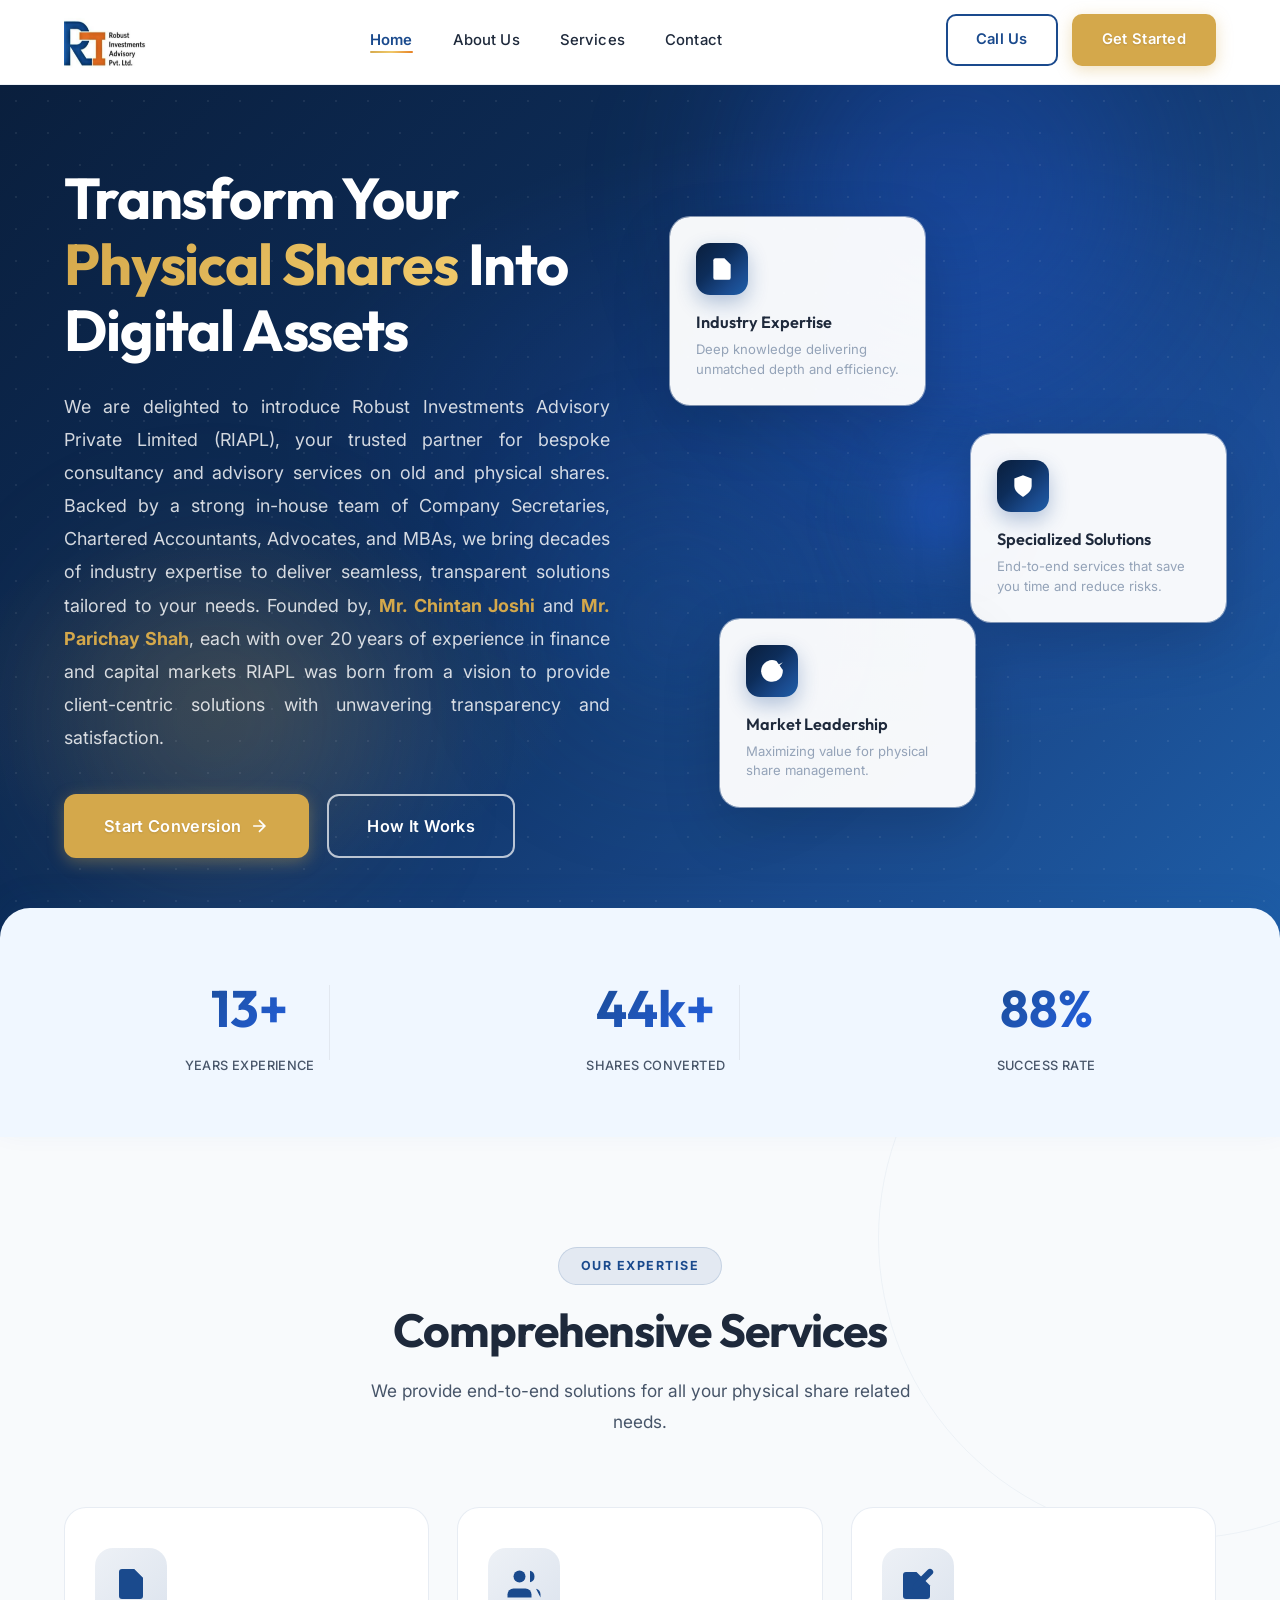
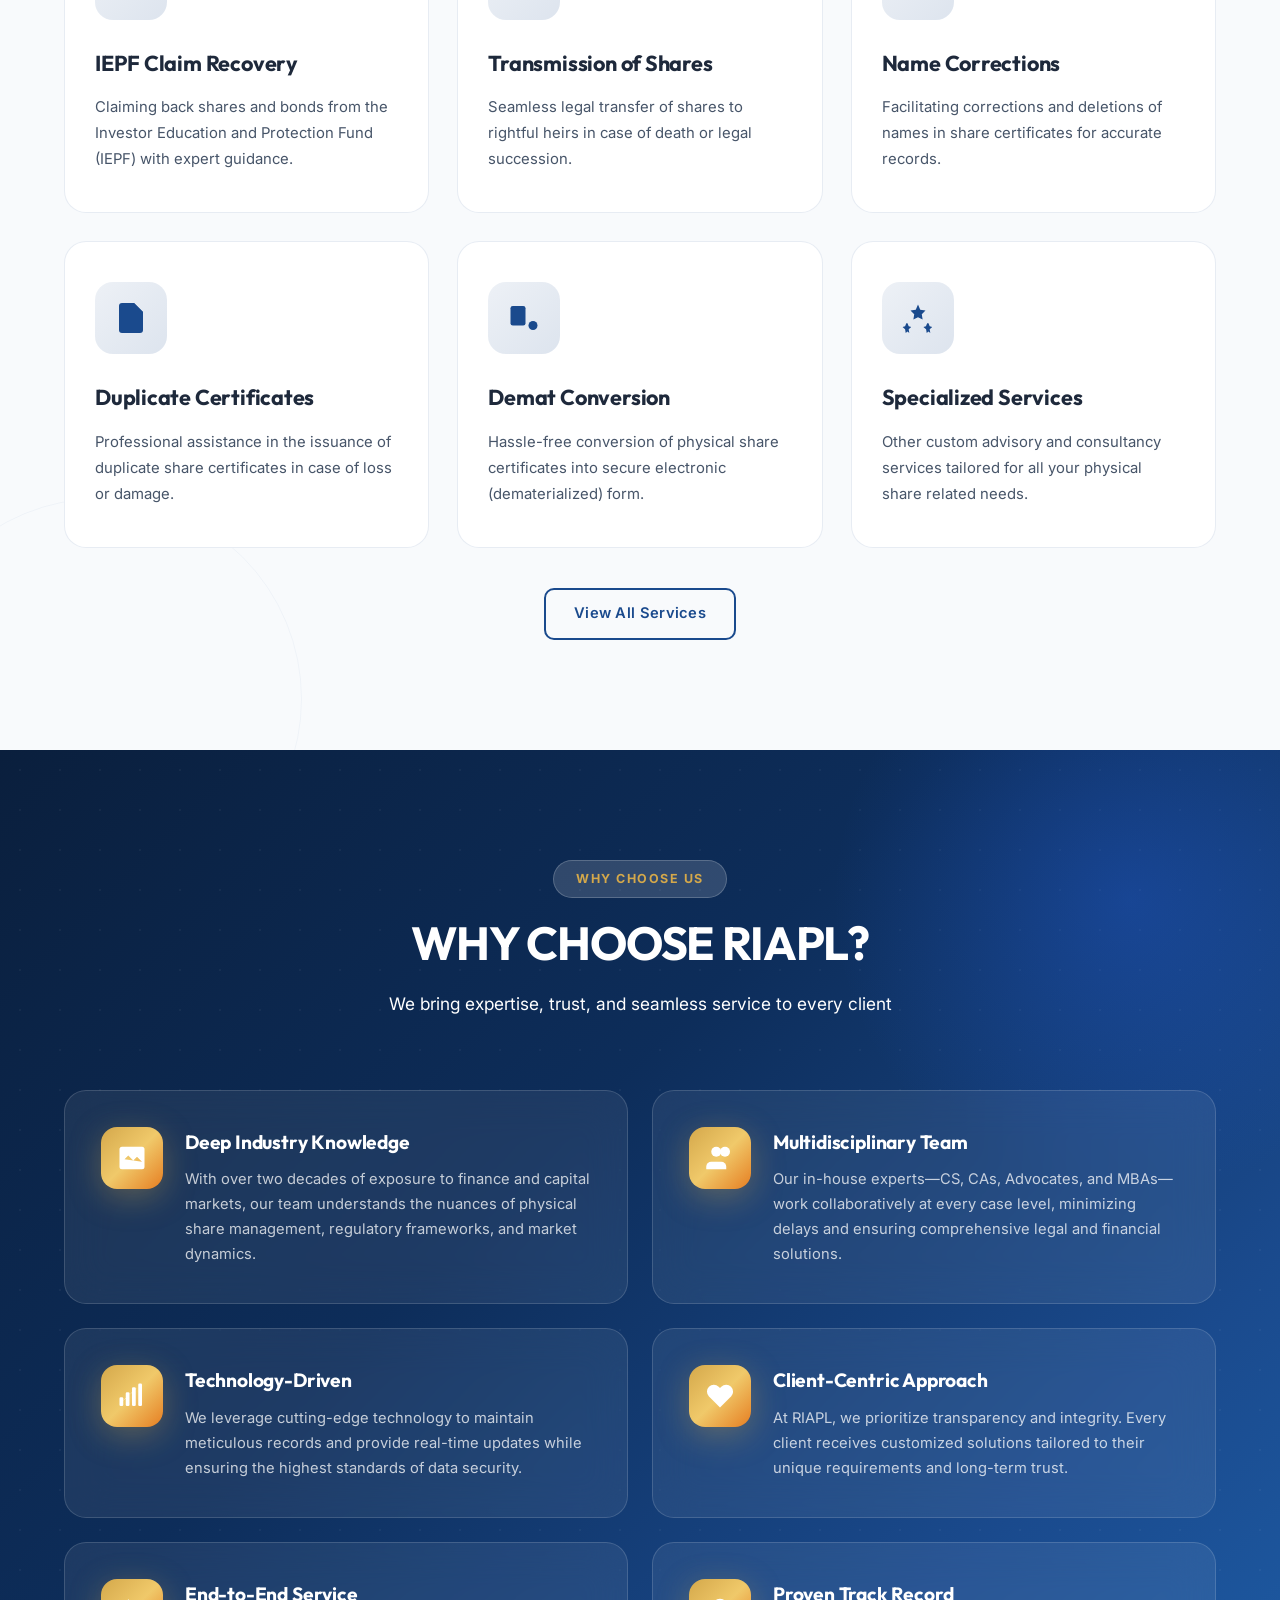
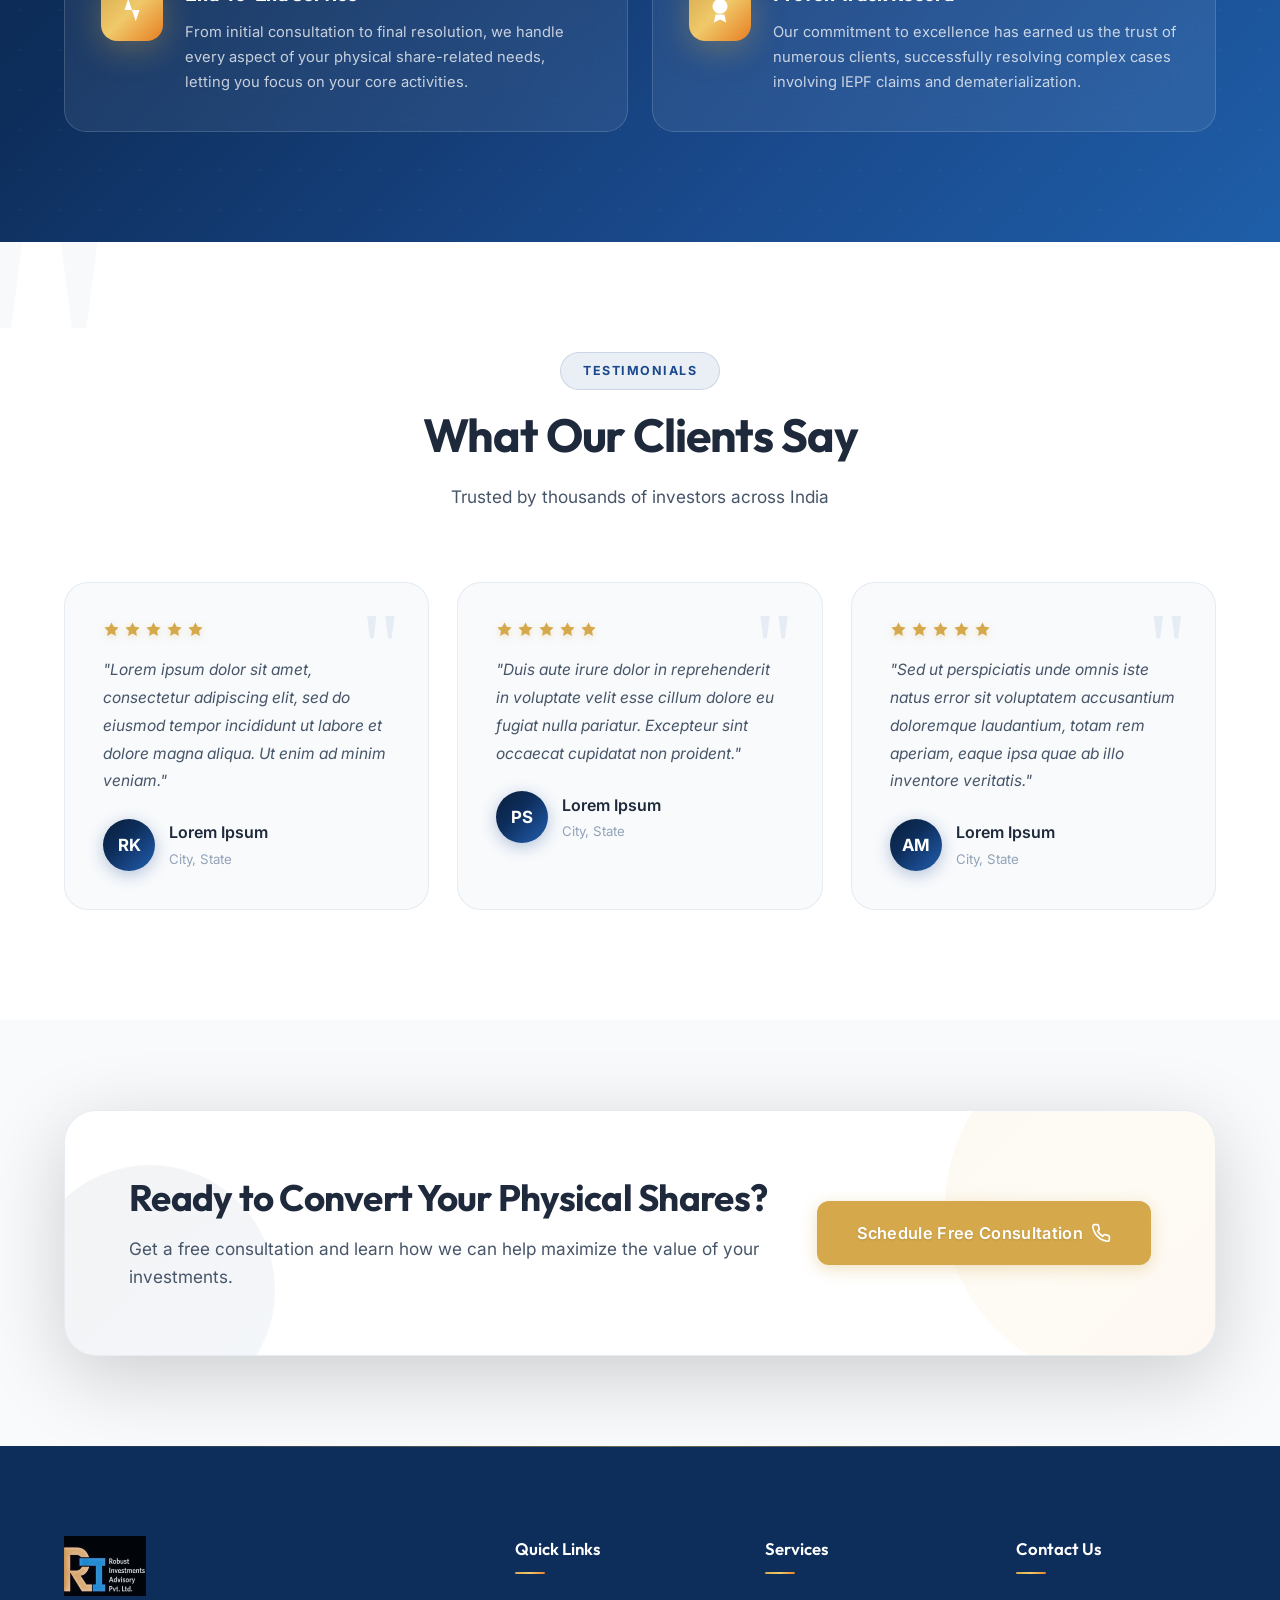
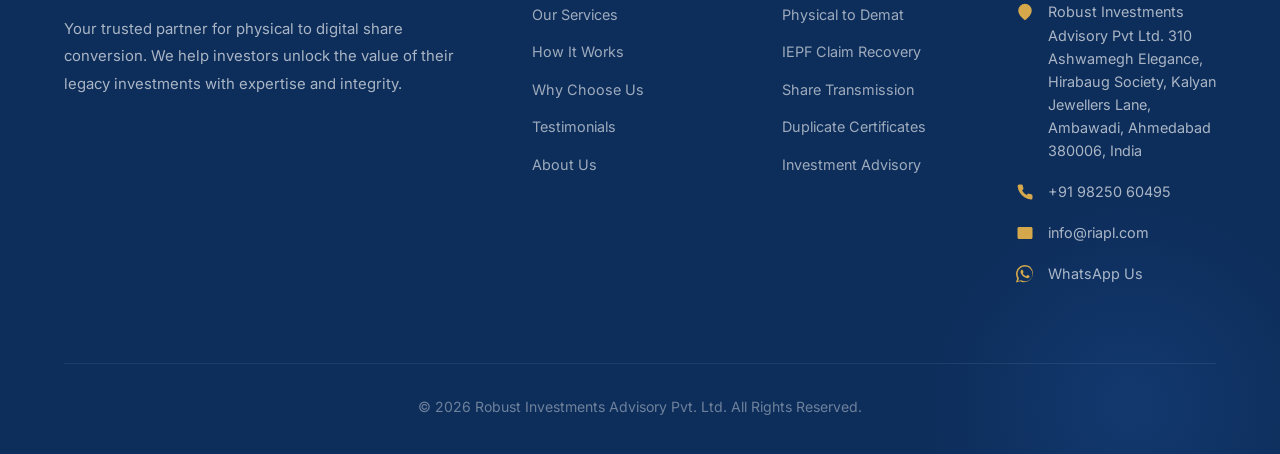
==== index.html @ 471ed692 "animated version" ====
<!DOCTYPE html>
<html lang="en">

<head>
    <meta charset="UTF-8">
    <meta name="viewport" content="width=device-width, initial-scale=1.0">
    <title>Robust Investments Advisory Pvt. Ltd. | Physical to Digital Share Conversion</title>
    <meta name="description"
        content="Transform your physical demat pages into digital shares with Robust Investments Advisory. Expert guidance for seamless share dematerialization and conversion services.">
    <link rel="icon" type="image/png" href="assets/logo.png">

    <!-- Fonts -->
    <link rel="preconnect" href="https://fonts.googleapis.com">
    <link rel="preconnect" href="https://fonts.gstatic.com" crossorigin>
    <link
        href="https://fonts.googleapis.com/css2?family=Inter:wght@400;500;600;700&family=Outfit:wght@500;600;700&display=swap"
        rel="stylesheet">

    <!-- Styles -->
    <link rel="stylesheet" href="https://unpkg.com/aos@next/dist/aos.css" />
    <link rel="stylesheet" href="css/styles.css">
</head>

<body>
    <!-- Header -->
    <header id="header">
        <div class="container">
            <nav>
                <a href="index.html" class="logo">
                    <img src="assets/logo.png" alt="Robust Investments Advisory">
                </a>

                <ul class="nav-links">
                    <li><a href="index.html" class="active">Home</a></li>
                    <li><a href="html/about.html">About Us</a></li>
                    <li><a href="html/services.html">Services</a></li>
                    <li><a href="html/contact.html">Contact</a></li>
                </ul>

                <div class="nav-cta">
                    <a href="tel:+919825060495" class="btn btn-outline">Call Us</a>
                    <a href="html/contact.html" class="btn btn-primary">Get Started</a>
                </div>

                <div class="menu-toggle">
                    <span></span>
                    <span></span>
                    <span></span>
                </div>
            </nav>
        </div>
    </header>

    <!-- Hero Section -->
    <section class="hero" id="home">
        <div class="container">
            <div class="hero-content">
                <div class="hero-text" data-aos="fade-right">
                    <h1>Transform Your <span>Physical Shares</span> Into Digital Assets</h1>
                    <p style="text-align: justify;">We are delighted to introduce Robust Investments Advisory Private
                        Limited (RIAPL), your
                        trusted partner for bespoke consultancy and advisory services on old and physical shares.
                        Backed by a strong in-house team of Company Secretaries, Chartered Accountants, Advocates,
                        and MBAs, we bring decades of industry expertise to deliver seamless, transparent solutions
                        tailored to your needs. Founded by, <b style="color: var(--accent-gold);">Mr. Chintan Joshi</b>
                        and <b style="color: var(--accent-gold);">Mr. Parichay Shah</b>, each with over 20
                        years of experience in finance and capital markets RIAPL was born from a vision to provide
                        client-centric solutions with unwavering transparency and satisfaction.</p>

                    <div class="hero-buttons">
                        <a href="html/contact.html" class="btn btn-primary btn-large">
                            Start Conversion
                            <svg width="20" height="20" viewBox="0 0 24 24" fill="none" stroke="currentColor"
                                stroke-width="2">
                                <path d="M5 12h14M12 5l7 7-7 7" />
                            </svg>
                        </a>
                        <a href="html/services.html" class="btn btn-outline btn-large">How It Works</a>
                    </div>
                </div>

                <div class="hero-visual">
                    <div class="hero-graphic">
                        <div class="floating-card">
                            <div class="card-icon">
                                <svg viewBox="0 0 24 24">
                                    <path d="M14 2H6a2 2 0 0 0-2 2v16a2 2 0 0 0 2 2h12a2 2 0 0 0 2-2V8z" />
                                    <path d="M14 2v6h6M16 13H8M16 17H8M10 9H8" />
                                </svg>
                            </div>
                            <h4>Industry Expertise</h4>
                            <p>Deep knowledge delivering unmatched depth and efficiency.</p>
                        </div>

                        <div class="floating-card">
                            <div class="card-icon">
                                <svg viewBox="0 0 24 24">
                                    <path d="M12 22s8-4 8-10V5l-8-3-8 3v7c0 6 8 10 8 10z" />
                                </svg>
                            </div>
                            <h4>Specialized Solutions</h4>
                            <p>End-to-end services that save you time and reduce risks.</p>
                        </div>

                        <div class="floating-card">
                            <div class="card-icon">
                                <svg viewBox="0 0 24 24">
                                    <path d="M22 11.08V12a10 10 0 1 1-5.93-9.14" />
                                    <path d="M22 4L12 14.01l-3-3" />
                                </svg>
                            </div>
                            <h4>Market Leadership</h4>
                            <p>Maximizing value for physical share management.</p>
                        </div>
                    </div>
                </div>
            </div>
        </div>
    </section>

    <!-- Stats Bar -->
    <section class="stats-bar" data-aos="fade-up">
        <div class="container">
            <div class="hero-stats">
                <div class="stat-item reveal">
                    <h3>15+</h3>
                    <p>Years Experience</p>
                </div>
                <div class="stat-item reveal">
                    <h3>50k+</h3>
                    <p>Shares Converted</p>
                </div>
                <div class="stat-item reveal">
                    <h3>99%</h3>
                    <p>Success Rate</p>
                </div>
            </div>
        </div>
    </section>

    <!-- Services Section (Brief) -->
    <section class="services" id="services">
        <div class="container">
            <div class="section-header" data-aos="fade-up">
                <span class="section-tag">Our Expertise</span>
                <h2>Comprehensive Services</h2>
                <p>We provide end-to-end solutions for all your physical share related needs.</p>
            </div>

            <div class="services-grid">
                <div class="service-card" data-aos="fade-up" data-aos-delay="100">
                    <div class="service-icon">
                        <svg viewBox="0 0 24 24">
                            <path d="M14 2H6a2 2 0 0 0-2 2v16a2 2 0 0 0 2 2h12a2 2 0 0 0 2-2V8z" />
                            <path d="M14 2v6h6M12 18v-6M9 15l3 3 3-3" />
                        </svg>
                    </div>
                    <h3>IEPF Claim Recovery</h3>
                    <p>Claiming back shares and bonds from the Investor Education and Protection Fund (IEPF) with expert
                        guidance.</p>
                </div>

                <div class="service-card" data-aos="fade-up" data-aos-delay="300">
                    <div class="service-icon">
                        <svg viewBox="0 0 24 24">
                            <path d="M17 21v-2a4 4 0 0 0-4-4H5a4 4 0 0 0-4 4v2" />
                            <circle cx="9" cy="7" r="4" />
                            <path d="M23 21v-2a4 4 0 0 0-3-3.87M16 3.13a4 4 0 0 1 0 7.75" />
                        </svg>
                    </div>
                    <h3>Transmission of Shares</h3>
                    <p>Seamless legal transfer of shares to rightful heirs in case of death or legal succession.</p>
                </div>

                <div class="service-card" data-aos="fade-up" data-aos-delay="400">
                    <div class="service-icon">
                        <svg viewBox="0 0 24 24">
                            <path d="M11 4H4a2 2 0 0 0-2 2v14a2 2 0 0 0 2 2h14a2 2 0 0 0 2-2v-7" />
                            <path d="M18.5 2.5a2.121 2.121 0 0 1 3 3L12 15l-4 1 1-4 9.5-9.5z" />
                        </svg>
                    </div>
                    <h3>Name Corrections</h3>
                    <p>Facilitating corrections and deletions of names in share certificates for accurate records.</p>
                </div>

                <div class="service-card" data-aos="fade-up" data-aos-delay="500">
                    <div class="service-icon">
                        <svg viewBox="0 0 24 24">
                            <path d="M14 2H6a2 2 0 0 0-2 2v16a2 2 0 0 0 2 2h12a2 2 0 0 0 2-2V8z" />
                            <polyline points="14 2 14 8 20 8" />
                            <line x1="16" y1="13" x2="8" y2="13" />
                            <line x1="16" y1="17" x2="8" y2="17" />
                        </svg>
                    </div>
                    <h3>Duplicate Certificates</h3>
                    <p>Professional assistance in the issuance of duplicate share certificates in case of loss or
                        damage.</p>
                </div>

                <div class="service-card" data-aos="fade-up" data-aos-delay="600">
                    <div class="service-icon">
                        <svg viewBox="0 0 24 24">
                            <rect x="3" y="4" width="10" height="13" rx="1.5" />
                            <path d="M7 8h4M7 11h3" />
                            <path d="M14 9l4 0M14 12h6M14 15h5" />
                            <path d="M17 4v4M17 4l2.5 2.5M17 4l-2.5 2.5" stroke-width="1.3" />
                            <circle cx="18" cy="17" r="3" />
                            <path d="M18 15.5v1.5l1 1" stroke-width="1.3" />
                        </svg>
                    </div>
                    <h3>Demat Conversion</h3>
                    <p>Hassle-free conversion of physical share certificates into secure electronic (dematerialized)
                        form.</p>
                </div>

                <div class="service-card" data-aos="fade-up" data-aos-delay="700">
                    <div class="service-icon">
                        <svg viewBox="0 0 24 24">
                            <path d="M12 3l1.5 3.5L17 7l-2.5 2.5.6 3.5L12 11.5 8.9 13l.6-3.5L7 7l3.5-.5z" />
                            <path d="M5 15.5l.8 2L7.5 18l-1.7 1.5.4 2.5L5 21l-1.2 1-.4-2.5L1.7 18l1.7-.5.8-2z"
                                stroke-width="1.2" />
                            <path d="M19 15.5l.8 2 1.7.5-1.7 1.5.4 2.5L19 21l-1.2 1-.4-2.5L15.6 18l1.7-.5.8-2z"
                                stroke-width="1.2" />
                        </svg>
                    </div>
                    <h3>Specialized Services</h3>
                    <p>Other custom advisory and consultancy services tailored for all your physical share related
                        needs.</p>
                </div>
            </div>

            <div style="text-align: center; margin-top: 40px;" data-aos="fade-up">
                <a href="html/services.html" class="btn btn-outline">View All Services</a>
            </div>
        </div>
    </section>

    <!-- Why Choose Us -->
    <section class="why-us" id="why-us">
        <div class="container">
            <div class="section-header" data-aos="fade-up">
                <span class="section-tag">Why Choose Us</span>
                <h2>WHY CHOOSE RIAPL?</h2>
                <p>We bring expertise, trust, and seamless service to every client</p>
            </div>

            <div class="features-grid">
                <div class="feature-card" data-aos="fade-right" data-aos-delay="100">
                    <div class="feature-icon">
                        <svg viewBox="0 0 24 24">
                            <path
                                d="M22 19V5a2 2 0 0 0-2-2H4a2 2 0 0 0-2 2v14a2 2 0 0 0 2 2h16a2 2 0 0 0 2-2zM6 13l3-3 4 4 3-3 4 4" />
                        </svg>
                    </div>
                    <div class="feature-content">
                        <h3>Deep Industry Knowledge</h3>
                        <p>With over two decades of exposure to finance and capital markets, our team understands the
                            nuances of physical share management, regulatory frameworks, and market dynamics.</p>
                    </div>
                </div>

                <div class="feature-card" data-aos="fade-right" data-aos-delay="200">
                    <div class="feature-icon">
                        <svg viewBox="0 0 24 24">
                            <path d="M17 21v-2a4 4 0 0 0-4-4H5a4 4 0 0 0-4 4v2" />
                            <circle cx="9" cy="7" r="4" />
                            <circle cx="16" cy="7" r="4" />
                        </svg>
                    </div>
                    <div class="feature-content">
                        <h3>Multidisciplinary Team</h3>
                        <p>Our in-house experts—CS, CAs, Advocates, and MBAs—work collaboratively at every case level,
                            minimizing delays and ensuring comprehensive legal and financial solutions.</p>
                    </div>
                </div>

                <div class="feature-card" data-aos="fade-right" data-aos-delay="300">
                    <div class="feature-icon">
                        <svg viewBox="0 0 24 24">
                            <rect x="2" y="13" width="3" height="7" rx="1" />
                            <rect x="7" y="9" width="3" height="11" rx="1" />
                            <rect x="12" y="5" width="3" height="15" rx="1" />
                            <rect x="17" y="2" width="3" height="18" rx="1" />
                            <polyline points="2,18 7,14 12,9 17,5" stroke-width="1.5" />
                            <polyline points="14,4 17,5 18,8" stroke-width="1.3" fill="none" />
                        </svg>
                    </div>
                    <div class="feature-content">
                        <h3>Technology-Driven</h3>
                        <p>We leverage cutting-edge technology to maintain meticulous records and provide real-time
                            updates while ensuring the highest standards of data security.</p>
                    </div>
                </div>

                <div class="feature-card" data-aos="fade-right" data-aos-delay="400">
                    <div class="feature-icon">
                        <svg viewBox="0 0 24 24">
                            <path
                                d="M20.84 4.61a5.5 5.5 0 0 0-7.78 0L12 5.67l-1.06-1.06a5.5 5.5 0 0 0-7.78 7.78l1.06 1.06L12 21.23l7.78-7.78 1.06-1.06a5.5 5.5 0 0 0 0-7.78z" />
                        </svg>
                    </div>
                    <div class="feature-content">
                        <h3>Client-Centric Approach</h3>
                        <p>At RIAPL, we prioritize transparency and integrity. Every client receives customized
                            solutions tailored to their unique requirements and long-term trust.</p>
                    </div>
                </div>

                <div class="feature-card" data-aos="fade-right" data-aos-delay="500">
                    <div class="feature-icon">
                        <svg viewBox="0 0 24 24">
                            <polyline points="22 12 18 12 15 21 9 3 6 12 2 12" />
                        </svg>
                    </div>
                    <div class="feature-content">
                        <h3>End-to-End Service</h3>
                        <p>From initial consultation to final resolution, we handle every aspect of your physical
                            share-related needs, letting you focus on your core activities.</p>
                    </div>
                </div>

                <div class="feature-card" data-aos="fade-right" data-aos-delay="600">
                    <div class="feature-icon">
                        <svg viewBox="0 0 24 24">
                            <circle cx="12" cy="9" r="6" />
                            <path d="M9 9l2 2 4-4" />
                            <path d="M8.5 15.5L7 22l5-2.5L17 22l-1.5-6.5" />
                        </svg>
                    </div>
                    <div class="feature-content">
                        <h3>Proven Track Record</h3>
                        <p>Our commitment to excellence has earned us the trust of numerous clients, successfully
                            resolving complex cases involving IEPF claims and dematerialization.</p>
                    </div>
                </div>
            </div>
        </div>
    </section>

    <!-- Testimonials -->
    <section class="testimonials" id="testimonials">
        <div class="container">
            <div class="section-header" data-aos="fade-up">
                <span class="section-tag">Testimonials</span>
                <h2>What Our Clients Say</h2>
                <p>Trusted by thousands of investors across India</p>
            </div>

            <div class="testimonials-grid">
                <div class="testimonial-card" data-aos="fade-up" data-aos-delay="100">
                    <div class="stars">
                        <svg viewBox="0 0 24 24">
                            <polygon
                                points="12 2 15.09 8.26 22 9.27 17 14.14 18.18 21.02 12 17.77 5.82 21.02 7 14.14 2 9.27 8.91 8.26 12 2" />
                        </svg>
                        <svg viewBox="0 0 24 24">
                            <polygon
                                points="12 2 15.09 8.26 22 9.27 17 14.14 18.18 21.02 12 17.77 5.82 21.02 7 14.14 2 9.27 8.91 8.26 12 2" />
                        </svg>
                        <svg viewBox="0 0 24 24">
                            <polygon
                                points="12 2 15.09 8.26 22 9.27 17 14.14 18.18 21.02 12 17.77 5.82 21.02 7 14.14 2 9.27 8.91 8.26 12 2" />
                        </svg>
                        <svg viewBox="0 0 24 24">
                            <polygon
                                points="12 2 15.09 8.26 22 9.27 17 14.14 18.18 21.02 12 17.77 5.82 21.02 7 14.14 2 9.27 8.91 8.26 12 2" />
                        </svg>
                        <svg viewBox="0 0 24 24">
                            <polygon
                                points="12 2 15.09 8.26 22 9.27 17 14.14 18.18 21.02 12 17.77 5.82 21.02 7 14.14 2 9.27 8.91 8.26 12 2" />
                        </svg>
                    </div>
                    <blockquote>"Lorem ipsum dolor sit amet, consectetur adipiscing elit, sed do eiusmod tempor
                        incididunt ut labore et dolore magna aliqua. Ut enim ad minim veniam."</blockquote>
                    <div class="testimonial-author">
                        <div class="author-avatar">RK</div>
                        <div class="author-info">
                            <h4>Lorem Ipsum</h4>
                            <p>City, State</p>
                        </div>
                    </div>
                </div>

                <div class="testimonial-card" data-aos="fade-up" data-aos-delay="200">
                    <div class="stars">
                        <svg viewBox="0 0 24 24">
                            <polygon
                                points="12 2 15.09 8.26 22 9.27 17 14.14 18.18 21.02 12 17.77 5.82 21.02 7 14.14 2 9.27 8.91 8.26 12 2" />
                        </svg>
                        <svg viewBox="0 0 24 24">
                            <polygon
                                points="12 2 15.09 8.26 22 9.27 17 14.14 18.18 21.02 12 17.77 5.82 21.02 7 14.14 2 9.27 8.91 8.26 12 2" />
                        </svg>
                        <svg viewBox="0 0 24 24">
                            <polygon
                                points="12 2 15.09 8.26 22 9.27 17 14.14 18.18 21.02 12 17.77 5.82 21.02 7 14.14 2 9.27 8.91 8.26 12 2" />
                        </svg>
                        <svg viewBox="0 0 24 24">
                            <polygon
                                points="12 2 15.09 8.26 22 9.27 17 14.14 18.18 21.02 12 17.77 5.82 21.02 7 14.14 2 9.27 8.91 8.26 12 2" />
                        </svg>
                        <svg viewBox="0 0 24 24">
                            <polygon
                                points="12 2 15.09 8.26 22 9.27 17 14.14 18.18 21.02 12 17.77 5.82 21.02 7 14.14 2 9.27 8.91 8.26 12 2" />
                        </svg>
                    </div>
                    <blockquote>"Duis aute irure dolor in reprehenderit in voluptate velit esse cillum dolore eu fugiat
                        nulla pariatur. Excepteur sint occaecat cupidatat non proident."</blockquote>
                    <div class="testimonial-author">
                        <div class="author-avatar">PS</div>
                        <div class="author-info">
                            <h4>Lorem Ipsum</h4>
                            <p>City, State</p>
                        </div>
                    </div>
                </div>

                <div class="testimonial-card" data-aos="fade-up" data-aos-delay="300">
                    <div class="stars">
                        <svg viewBox="0 0 24 24">
                            <polygon
                                points="12 2 15.09 8.26 22 9.27 17 14.14 18.18 21.02 12 17.77 5.82 21.02 7 14.14 2 9.27 8.91 8.26 12 2" />
                        </svg>
                        <svg viewBox="0 0 24 24">
                            <polygon
                                points="12 2 15.09 8.26 22 9.27 17 14.14 18.18 21.02 12 17.77 5.82 21.02 7 14.14 2 9.27 8.91 8.26 12 2" />
                        </svg>
                        <svg viewBox="0 0 24 24">
                            <polygon
                                points="12 2 15.09 8.26 22 9.27 17 14.14 18.18 21.02 12 17.77 5.82 21.02 7 14.14 2 9.27 8.91 8.26 12 2" />
                        </svg>
                        <svg viewBox="0 0 24 24">
                            <polygon
                                points="12 2 15.09 8.26 22 9.27 17 14.14 18.18 21.02 12 17.77 5.82 21.02 7 14.14 2 9.27 8.91 8.26 12 2" />
                        </svg>
                        <svg viewBox="0 0 24 24">
                            <polygon
                                points="12 2 15.09 8.26 22 9.27 17 14.14 18.18 21.02 12 17.77 5.82 21.02 7 14.14 2 9.27 8.91 8.26 12 2" />
                        </svg>
                    </div>
                    <blockquote>"Sed ut perspiciatis unde omnis iste natus error sit voluptatem accusantium doloremque
                        laudantium, totam rem aperiam, eaque ipsa quae ab illo inventore veritatis."</blockquote>
                    <div class="testimonial-author">
                        <div class="author-avatar">AM</div>
                        <div class="author-info">
                            <h4>Lorem Ipsum</h4>
                            <p>City, State</p>
                        </div>
                    </div>
                </div>
            </div>
        </div>
    </section>

    <!-- CTA Section -->
    <section class="cta">
        <div class="container" data-aos="zoom-in">
            <div class="cta-box">
                <div class="cta-content">
                    <h2>Ready to Convert Your Physical Shares?</h2>
                    <p>Get a free consultation and learn how we can help maximize the value of your investments.</p>
                </div>
                <div class="cta-actions">
                    <a href="tel:+919825060495" class="btn btn-primary btn-large">
                        Schedule Free Consultation
                        <svg width="20" height="20" viewBox="0 0 24 24" fill="none" stroke="currentColor"
                            stroke-width="2">
                            <path
                                d="M22 16.92v3a2 2 0 0 1-2.18 2 19.79 19.79 0 0 1-8.63-3.07 19.5 19.5 0 0 1-6-6 19.79 19.79 0 0 1-3.07-8.67A2 2 0 0 1 4.11 2h3a2 2 0 0 1 2 1.72 12.84 12.84 0 0 0 .7 2.81 2 2 0 0 1-.45 2.11L8.09 9.91a16 16 0 0 0 6 6l1.27-1.27a2 2 0 0 1 2.11-.45 12.84 12.84 0 0 0 2.81.7A2 2 0 0 1 22 16.92z" />
                        </svg>
                    </a>
                </div>
            </div>
        </div>
    </section>

    <!-- Footer -->
    <footer>
        <div class="container">
            <div class="footer-content">
                <div class="footer-brand">
                    <img src="assets/logo.png" alt="Robust Investments Advisory">
                    <p>Your trusted partner for physical to digital share conversion. We help investors unlock the value
                        of their legacy investments with expertise and integrity.</p>
                </div>

                <div class="footer-column">
                    <h4>Quick Links</h4>
                    <ul>
                        <li><a href="html/services.html">Our Services</a></li>
                        <li><a href="html/services.html#process">How It Works</a></li>
                        <li><a href="html/about.html">Why Choose Us</a></li>
                        <li><a href="#testimonials">Testimonials</a></li>
                        <li><a href="html/about.html">About Us</a></li>
                    </ul>
                </div>

                <div class="footer-column">
                    <h4>Services</h4>
                    <ul>
                        <li><a href="html/services.html">Physical to Demat</a></li>
                        <li><a href="html/services.html">IEPF Claim Recovery</a></li>
                        <li><a href="html/services.html">Share Transmission</a></li>
                        <li><a href="html/services.html">Duplicate Certificates</a></li>
                        <li><a href="html/services.html">Investment Advisory</a></li>
                    </ul>
                </div>

                <div class="footer-column">
                    <h4>Contact Us</h4>
                    <div class="contact-item">
                        <svg viewBox="0 0 24 24">
                            <path d="M21 10c0 7-9 13-9 13s-9-6-9-13a9 9 0 0 1 18 0z" />
                            <circle cx="12" cy="10" r="3" />
                        </svg>
                        <span><a href="https://maps.app.goo.gl/g95TgRDLA7wdfubs6" target="_blank"
                                style="color: inherit; text-decoration: none; transition: color 0.3s;">Robust Investments Advisory Pvt Ltd. 310 Ashwamegh Elegance, Hirabaug Society, Kalyan Jewellers Lane, Ambawadi, Ahmedabad 380006, India</a></span>
                    </div>
                    <div class="contact-item">
                        <svg viewBox="0 0 24 24">
                            <path
                                d="M22 16.92v3a2 2 0 0 1-2.18 2 19.79 19.79 0 0 1-8.63-3.07 19.5 19.5 0 0 1-6-6 19.79 19.79 0 0 1-3.07-8.67A2 2 0 0 1 4.11 2h3a2 2 0 0 1 2 1.72 12.84 12.84 0 0 0 .7 2.81 2 2 0 0 1-.45 2.11L8.09 9.91a16 16 0 0 0 6 6l1.27-1.27a2 2 0 0 1 2.11-.45 12.84 12.84 0 0 0 2.81.7A2 2 0 0 1 22 16.92z" />
                        </svg>
                        <span><a href="tel:+919825060495" style="color: inherit; text-decoration: none;">+91 98250 60495</a></span>
                    </div>
                    <div class="contact-item">
                        <svg viewBox="0 0 24 24">
                            <path d="M4 4h16c1.1 0 2 .9 2 2v12c0 1.1-.9 2-2 2H4c-1.1 0-2-.9-2-2V6c0-1.1.9-2 2-2z" />
                            <polyline points="22,6 12,13 2,6" />
                        </svg>
                        <span><a href="mailto:info@riapl.com" style="color: inherit; text-decoration: none;">info@riapl.com</a></span>
                    </div>
                    <div class="contact-item">
                        <svg viewBox="0 0 24 24">
                            <path
                                d="M17.472 14.382c-.297-.149-1.758-.867-2.03-.967-.273-.099-.471-.148-.67.15-.197.297-.767.966-.94 1.164-.173.199-.347.223-.644.075-.297-.15-1.255-.463-2.39-1.475-.883-.788-1.48-1.761-1.653-2.059-.173-.297-.018-.458.13-.606.134-.133.298-.347.446-.52.149-.174.198-.298.298-.497.099-.198.05-.371-.025-.52-.075-.149-.669-1.612-.916-2.207-.242-.579-.487-.5-.669-.51-.173-.008-.371-.01-.57-.01-.198 0-.52.074-.792.372-.272.297-1.04 1.016-1.04 2.479 0 1.462 1.065 2.875 1.213 3.074.149.198 2.096 3.2 5.077 4.487.709.306 1.262.489 1.694.625.712.227 1.36.195 1.871.118.571-.085 1.758-.719 2.006-1.413.248-.694.248-1.289.173-1.413-.074-.124-.272-.198-.57-.347m-5.421 7.403h-.004a9.87 9.87 0 01-5.031-1.378l-.361-.214-3.741.982.998-3.648-.235-.374a9.86 9.86 0 01-1.51-5.26c.001-5.45 4.436-9.884 9.888-9.884 2.64 0 5.122 1.03 6.988 2.898a9.825 9.825 0 012.893 6.994c-.003 5.45-4.437 9.884-9.885 9.884m8.413-18.297A11.815 11.815 0 0012.05 0C5.445 0 .01 5.437.01 12.045c0 2.112.553 4.177 1.535 5.814L0 23.327l5.421-1.547c1.558.832 3.32 1.272 5.109 1.272l.005.001c6.604 0 12.039-5.436 12.043-12.044a11.9 11.9 0 00-3.468-8.498" />
                        </svg>
                        <span><a href="https://wa.me/919825060495" target="_blank" style="color: inherit; text-decoration: none;">WhatsApp Us</a></span>
                    </div>
                </div>
            </div>

            <div class="footer-bottom">
                <p>&copy; 2026 Robust Investments Advisory Pvt. Ltd. All Rights Reserved.</p>
            </div>
        </div>
    </footer>

    <!-- Scripts -->
    <script src="https://unpkg.com/aos@next/dist/aos.js"></script>
    <script src="js/script.js"></script>
</body>

</html>
---- css/styles.css ----
/* ===== CSS RESET & BASE ===== */
* {
    margin: 0;
    padding: 0;
    box-sizing: border-box;
}

:root {
    /* Brand Colors */
    --primary-blue: #1a4a8d;
    --primary-dark: #0d2d5a;
    --accent-orange: #e67e22;
    --accent-gold: #d4a84b;
    --accent-gold-light: #f0c96a;

    /* Neutrals */
    --white: #ffffff;
    --off-white: #f8fafc;
    --light-gray: #e2e8f0;
    --medium-gray: #94a3b8;
    --dark-gray: #475569;
    --text-dark: #1e293b;

    /* Gradients */
    --hero-gradient: linear-gradient(135deg, #0a1f3d 0%, #0d2d5a 40%, #1a4a8d 75%, #1e5ea8 100%);
    --card-gradient: linear-gradient(180deg, rgba(26, 74, 141, 0.05) 0%, rgba(26, 74, 141, 0.1) 100%);
    --gold-gradient: linear-gradient(135deg, #d4a84b 0%, #f0c96a 50%, #e67e22 100%);
    --glass-bg: rgba(255, 255, 255, 0.07);
    --glass-border: rgba(255, 255, 255, 0.15);

    /* Typography */
    --font-heading: 'Outfit', sans-serif;
    --font-body: 'Inter', sans-serif;

    /* Spacing */
    --section-padding: 110px 0;
    --container-width: 1200px;

    /* Transitions */
    --transition-fast: 0.2s ease;
    --transition-medium: 0.35s cubic-bezier(0.4, 0, 0.2, 1);
    --transition-slow: 0.6s cubic-bezier(0.4, 0, 0.2, 1);
    --transition-spring: 0.5s cubic-bezier(0.34, 1.56, 0.64, 1);

    /* Shadows */
    --shadow-sm: 0 2px 8px rgba(0, 0, 0, 0.07);
    --shadow-md: 0 4px 24px rgba(0, 0, 0, 0.10);
    --shadow-lg: 0 10px 48px rgba(0, 0, 0, 0.14);
    --shadow-xl: 0 20px 80px rgba(0, 0, 0, 0.18);
    --shadow-glow: 0 0 50px rgba(26, 74, 141, 0.35);
    --shadow-gold: 0 8px 32px rgba(212, 168, 75, 0.35);
}

html {
    scroll-behavior: smooth;
}

body {
    font-family: var(--font-body);
    color: var(--text-dark);
    line-height: 1.6;
    background: var(--white);
    overflow-x: hidden;
}

/* ===== SCROLL PROGRESS BAR ===== */
.scroll-progress {
    position: fixed;
    top: 0;
    left: 0;
    width: 0%;
    height: 3px;
    background: var(--gold-gradient);
    z-index: 99997;
    transition: width 0.1s linear;
    box-shadow: 0 0 10px rgba(212, 168, 75, 0.7);
}

/* ===== PAGE TRANSITION OVERLAY ===== */
.page-transition {
    position: fixed;
    inset: 0;
    background: var(--primary-dark);
    z-index: 99990;
    transform: scaleY(1);
    transform-origin: bottom;
    animation: pageReveal 1.1s cubic-bezier(0.77, 0, 0.175, 1) forwards;
}

@keyframes pageReveal {
    0% { transform: scaleY(1); transform-origin: top; }
    100% { transform: scaleY(0); transform-origin: top; }
}

.container {
    max-width: var(--container-width);
    margin: 0 auto;
    padding: 0 24px;
}

/* ===== HEADER & NAVIGATION ===== */
header {
    position: sticky;
    top: 0;
    left: 0;
    right: 0;
    z-index: 1001;
    background: rgba(255, 255, 255, 0.97);
    backdrop-filter: blur(20px) saturate(180%);
    -webkit-backdrop-filter: blur(20px) saturate(180%);
    border-bottom: 1px solid rgba(26, 74, 141, 0.08);
    transition: all 0.4s cubic-bezier(0.4, 0, 0.2, 1);
    height: 85px;
    /* Sticky needs a stacking context to work with z-index */
    will-change: transform;
}

header.scrolled {
    box-shadow: 0 4px 30px rgba(13, 45, 90, 0.12);
    background: rgba(255, 255, 255, 1);
}

nav {
    display: flex;
    justify-content: space-between;
    align-items: center;
    height: 100%;
    padding: 0;
}

.logo {
    display: flex;
    align-items: center;
    gap: 10px;
    position: relative;
    height: 100%;
    padding: 10px 0px 10px 0px;
    backdrop-filter: blur(20px) saturate(180%);
    -webkit-backdrop-filter: blur(20px) saturate(180%);
}

.logo img {
    height: 60px;
    width: auto;
    transition: var(--transition-medium);
    display: block;
}

.logo:hover img {
    transform: scale(1.04);
    filter: drop-shadow(0 3px 10px rgba(26, 74, 141, 0.22));
}

.nav-links {
    display: flex;
    gap: 40px;
    list-style: none;
}

.nav-links a {
    text-decoration: none;
    color: var(--text-dark);
    font-weight: 500;
    font-size: 0.93rem;
    position: relative;
    transition: var(--transition-fast);
    letter-spacing: 0.01em;
}

.nav-links a::before {
    content: '';
    position: absolute;
    bottom: -4px;
    left: 0;
    width: 100%;
    height: 2px;
    background: var(--gold-gradient);
    transform: scaleX(0);
    transform-origin: right;
    transition: transform 0.35s cubic-bezier(0.4, 0, 0.2, 1);
    border-radius: 2px;
}

.nav-links a:hover {
    color: var(--primary-blue);
}

.nav-links a:hover::before,
.nav-links a.active::before {
    transform: scaleX(1);
    transform-origin: left;
}

.nav-links a.active {
    color: var(--primary-blue);
    font-weight: 600;
}

.nav-cta {
    display: flex;
    gap: 14px;
    align-items: center;
}

/* ===== BUTTONS ===== */
.btn {
    padding: 12px 28px;
    border-radius: 10px;
    font-weight: 600;
    font-size: 0.92rem;
    text-decoration: none;
    transition: all 0.35s cubic-bezier(0.4, 0, 0.2, 1);
    cursor: pointer;
    border: none;
    display: inline-flex;
    align-items: center;
    gap: 8px;
    position: relative;
    overflow: hidden;
    letter-spacing: 0.02em;
}

.btn::after {
    content: '';
    position: absolute;
    inset: 0;
    background: rgba(255, 255, 255, 0);
    transition: background 0.3s ease;
}

.btn:hover::after {
    background: rgba(255, 255, 255, 0.12);
}

.btn-outline {
    background: transparent;
    border: 2px solid var(--primary-blue);
    color: var(--primary-blue);
}

.btn-outline:hover {
    background: var(--primary-blue);
    color: var(--white);
    transform: translateY(-2px);
    box-shadow: 0 8px 24px rgba(26, 74, 141, 0.25);
}

.btn-primary {
    background: #d4a84b;
    color: var(--white);
    box-shadow: 0 4px 16px rgba(212, 168, 75, 0.35);
    text-shadow: 0 1px 2px rgba(0,0,0,0.12);
    border: 2px solid transparent;
}

.btn-primary:hover {
    background: #c0942f;
    transform: translateY(-3px);
    box-shadow: 0 10px 32px rgba(192, 148, 47, 0.45);
}

.btn-primary svg,
.btn-outline svg {
    transition: transform 0.3s cubic-bezier(0.34, 1.56, 0.64, 1);
}

.btn:hover svg {
    transform: translateX(4px);
}

.btn-large {
    padding: 17px 38px;
    font-size: 1.02rem;
    border-radius: 12px;
}

/* Mobile Menu Toggle */
.menu-toggle {
    display: none;
    flex-direction: column;
    gap: 5px;
    cursor: pointer;
    padding: 10px;
}

.menu-toggle span {
    width: 28px;
    height: 3px;
    background: var(--primary-blue);
    border-radius: 3px;
    transition: var(--transition-medium);
    display: block;
}

.menu-toggle.active span:nth-child(1) {
    transform: translateY(8px) rotate(45deg);
}

.menu-toggle.active span:nth-child(2) {
    opacity: 0;
    transform: scaleX(0);
}

.menu-toggle.active span:nth-child(3) {
    transform: translateY(-8px) rotate(-45deg);
}

/* ===== HERO SECTION ===== */
.hero {
    min-height: calc(100vh - 72px);
    background: var(--hero-gradient);
    display: flex;
    align-items: center;
    position: relative;
    overflow: hidden;
    /* Sticky header is in-flow, so no large offset needed */
    padding-top: 80px;
    padding-bottom: 100px;
}

/* Animated mesh background */
.hero::before {
    content: '';
    position: absolute;
    inset: 0;
    background:
        radial-gradient(ellipse 80% 60% at 70% 40%, rgba(37, 99, 235, 0.25) 0%, transparent 60%),
        radial-gradient(ellipse 50% 40% at 20% 70%, rgba(212, 168, 75, 0.12) 0%, transparent 50%);
    animation: meshPulse 8s ease-in-out infinite alternate;
}

@keyframes meshPulse {
    0% { opacity: 0.7; transform: scale(1); }
    100% { opacity: 1; transform: scale(1.05); }
}

/* Dot grid pattern */
.hero::after {
    content: '';
    position: absolute;
    inset: 0;
    background-image: radial-gradient(circle, rgba(255,255,255,0.07) 1px, transparent 1px);
    background-size: 32px 32px;
    animation: gridDrift 25s linear infinite;
}

@keyframes gridDrift {
    0% { background-position: 0 0; }
    100% { background-position: 32px 32px; }
}

/* Floating orbs */
.hero-orb {
    position: absolute;
    border-radius: 50%;
    filter: blur(80px);
    pointer-events: none;
    z-index: 0;
}

.hero-orb-1 {
    width: 400px;
    height: 400px;
    background: rgba(37, 99, 235, 0.3);
    top: -100px;
    right: 10%;
    animation: orbFloat1 12s ease-in-out infinite;
}

.hero-orb-2 {
    width: 300px;
    height: 300px;
    background: rgba(212, 168, 75, 0.15);
    bottom: 10%;
    left: 5%;
    animation: orbFloat2 15s ease-in-out infinite;
}

.hero-orb-3 {
    width: 200px;
    height: 200px;
    background: rgba(30, 94, 168, 0.25);
    top: 50%;
    left: 45%;
    animation: orbFloat3 10s ease-in-out infinite;
}

@keyframes orbFloat1 {
    0%, 100% { transform: translate(0, 0) scale(1); }
    33% { transform: translate(-30px, 20px) scale(1.05); }
    66% { transform: translate(20px, -30px) scale(0.95); }
}

@keyframes orbFloat2 {
    0%, 100% { transform: translate(0, 0) scale(1); }
    50% { transform: translate(40px, -40px) scale(1.1); }
}

@keyframes orbFloat3 {
    0%, 100% { transform: translate(-50%, -50%) scale(1); }
    50% { transform: translate(-50%, -50%) scale(1.2); opacity: 0.5; }
}

.hero-content {
    display: grid;
    grid-template-columns: 1fr 1fr;
    gap: 60px;
    align-items: center;
    position: relative;
    z-index: 2;
}

/* Hero text animations */
.hero-text {
    animation: heroTextIn 0.9s cubic-bezier(0.16, 1, 0.3, 1) both;
    animation-delay: 0.4s;
}

@keyframes heroTextIn {
    from { opacity: 0; transform: translateY(40px); }
    to { opacity: 1; transform: translateY(0); }
}

.hero-text h1 {
    font-family: var(--font-heading);
    font-size: 3.6rem;
    font-weight: 700;
    color: var(--white);
    line-height: 1.15;
    margin-bottom: 26px;
    letter-spacing: -0.02em;
}

.hero-text h1 span {
    background: var(--gold-gradient);
    -webkit-background-clip: text;
    -webkit-text-fill-color: transparent;
    background-clip: text;
    display: inline-block;
    animation: shimmer 3s ease-in-out infinite;
    background-size: 200% auto;
}

@keyframes shimmer {
    0% { background-position: 0% center; }
    50% { background-position: 100% center; }
    100% { background-position: 0% center; }
}

.hero-text p {
    font-size: 1.12rem;
    color: rgba(255, 255, 255, 0.82);
    margin-bottom: 40px;
    line-height: 1.85;
}

.hero-buttons {
    display: flex;
    gap: 18px;
    flex-wrap: wrap;
}

/* Pulse ring on primary CTA */
.btn-primary.btn-large {
    position: relative;
}

.btn-primary.btn-large::before {
    content: '';
    position: absolute;
    inset: -4px;
    border-radius: 16px;
    border: 2px solid rgba(212, 168, 75, 0.4);
    animation: ctaPulse 2.5s ease-out infinite;
}

@keyframes ctaPulse {
    0% { transform: scale(1); opacity: 0.8; }
    100% { transform: scale(1.12); opacity: 0; }
}

/* ===== STATS BAR ===== */
.stats-bar {
    background: #f0f7ff;
    padding: 60px 0;
    position: relative;
    z-index: 10;
    margin-top: -50px;
    border-radius: 30px 30px 0 0;
    box-shadow: 0 -10px 30px rgba(26, 74, 141, 0.08);
}

.hero-stats {
    display: flex;
    justify-content: space-around;
    gap: 30px;
}

.stat-item {
    text-align: center;
    position: relative;
}

.stat-item::after {
    content: '';
    position: absolute;
    right: -15px;
    top: 15%;
    height: 70%;
    width: 1px;
    background: var(--light-gray);
}

.stat-item:last-child::after { display: none; }

.stat-item h3 {
    font-family: var(--font-heading);
    font-size: 3.2rem;
    color: var(--primary-blue);
    font-weight: 700;
    margin-bottom: 6px;
    background: linear-gradient(135deg, var(--primary-blue), #2563eb);
    -webkit-background-clip: text;
    -webkit-text-fill-color: transparent;
    background-clip: text;
}

.stat-item p {
    font-size: 0.95rem;
    color: var(--dark-gray);
    font-weight: 500;
    letter-spacing: 0.03em;
    text-transform: uppercase;
    font-size: 0.8rem;
}

/* Reveal / counter animation */
.stat-item.counting h3 {
    animation: countUp 0.05s steps(1) both;
}

/* ===== HERO VISUAL ===== */
.hero-visual {
    position: relative;
    display: flex;
    justify-content: center;
    align-items: center;
    animation: heroVisualIn 1s cubic-bezier(0.16, 1, 0.3, 1) both;
    animation-delay: 0.6s;
}

@keyframes heroVisualIn {
    from { opacity: 0; transform: translateX(50px) rotate(2deg); }
    to { opacity: 1; transform: translateX(0) rotate(0deg); }
}

.hero-graphic {
    width: 100%;
    max-width: 600px;
    height: 650px;
    position: relative;
}

/* Central glowing sphere in hero graphic */
.hero-graphic::before {
    content: '';
    position: absolute;
    width: 220px;
    height: 220px;
    background: radial-gradient(circle, rgba(37, 99, 235, 0.4) 0%, rgba(26, 74, 141, 0.2) 40%, transparent 70%);
    border-radius: 50%;
    top: 50%;
    left: 50%;
    transform: translate(-50%, -50%);
    animation: coreGlow 4s ease-in-out infinite;
    filter: blur(20px);
    z-index: 0;
}

@keyframes coreGlow {
    0%, 100% { transform: translate(-50%, -50%) scale(1); opacity: 0.7; }
    50% { transform: translate(-50%, -50%) scale(1.2); opacity: 1; }
}

.floating-card {
    position: absolute;
    background: rgba(255, 255, 255, 0.96);
    backdrop-filter: blur(16px);
    -webkit-backdrop-filter: blur(16px);
    border-radius: 20px;
    padding: 26px;
    width: 255px;
    box-shadow: 0 20px 60px rgba(0,0,0,0.15), 0 0 0 1px rgba(255,255,255,0.5);
    animation: floatCard 7s ease-in-out infinite;
    z-index: 5;
    transform-origin: center;
    transition: transform 0.4s var(--transition-spring), box-shadow 0.4s ease;
}

.floating-card:hover {
    transform: translateY(-8px) scale(1.03) !important;
    box-shadow: 0 30px 80px rgba(0,0,0,0.2), 0 0 0 1px rgba(255,255,255,0.7);
    z-index: 10;
}

.floating-card:nth-child(1) {
    top: 30px;
    left: 0;
    animation-delay: 0s;
}

.floating-card:nth-child(2) {
    top: 38%;
    right: -10px;
    animation-delay: 2.3s;
}

.floating-card:nth-child(3) {
    bottom: 30px;
    left: 50px;
    animation-delay: 4.6s;
}

@keyframes floatCard {
    0%, 100% { transform: translateY(0px) rotate(0deg); }
    25% { transform: translateY(-12px) rotate(0.5deg); }
    75% { transform: translateY(-6px) rotate(-0.5deg); }
}

.floating-card .card-icon {
    width: 52px;
    height: 52px;
    background: var(--hero-gradient);
    border-radius: 14px;
    display: flex;
    align-items: center;
    justify-content: center;
    margin-bottom: 14px;
    box-shadow: 0 8px 20px rgba(26, 74, 141, 0.3);
    transition: var(--transition-spring);
}

.floating-card:hover .card-icon {
    transform: scale(1.1) rotate(-5deg);
    box-shadow: 0 12px 30px rgba(26, 74, 141, 0.4);
}

.floating-card .card-icon svg {
    width: 26px;
    height: 26px;
    fill: var(--white);
}

.floating-card h4 {
    font-family: var(--font-heading);
    font-size: 1.02rem;
    color: var(--text-dark);
    margin-bottom: 5px;
    font-weight: 600;
}

.floating-card p {
    font-size: 0.82rem;
    color: var(--medium-gray);
    margin-bottom: 0;
    line-height: 1.5;
}

/* Accent line on cards */
.floating-card::before {
    content: '';
    position: absolute;
    top: 0;
    left: 20px;
    right: 20px;
    height: 3px;
    background: var(--gold-gradient);
    border-radius: 0 0 4px 4px;
    transform: scaleX(0);
    transition: transform 0.4s ease;
}

.floating-card:hover::before {
    transform: scaleX(1);
}

/* ===== SECTION BASE ===== */
.section-header {
    text-align: center;
    margin-bottom: 70px;
}

.section-tag {
    display: inline-block;
    background: rgba(26, 74, 141, 0.09);
    color: var(--primary-blue);
    padding: 8px 22px;
    border-radius: 30px;
    font-size: 0.78rem;
    font-weight: 700;
    text-transform: uppercase;
    letter-spacing: 1.5px;
    margin-bottom: 18px;
    border: 1px solid rgba(26, 74, 141, 0.15);
    transition: var(--transition-medium);
}

.section-header h2 {
    font-family: var(--font-heading);
    font-size: 2.9rem;
    color: var(--text-dark);
    margin-bottom: 18px;
    letter-spacing: -0.025em;
    line-height: 1.2;
}

.section-header p {
    font-size: 1.08rem;
    color: var(--dark-gray);
    max-width: 580px;
    margin: 0 auto;
    line-height: 1.75;
}

/* ===== SERVICES SECTION ===== */
.services {
    padding: var(--section-padding);
    background: var(--off-white);
    position: relative;
    overflow: hidden;
}

/* Decorative background circles */
.services::before {
    content: '';
    position: absolute;
    width: 600px;
    height: 600px;
    border-radius: 50%;
    border: 1px solid rgba(26, 74, 141, 0.05);
    top: -200px;
    right: -200px;
    pointer-events: none;
}

.services::after {
    content: '';
    position: absolute;
    width: 400px;
    height: 400px;
    border-radius: 50%;
    border: 1px solid rgba(26, 74, 141, 0.04);
    bottom: -150px;
    left: -100px;
    pointer-events: none;
}

.services-grid {
    display: grid;
    grid-template-columns: repeat(3, 1fr);
    gap: 28px;
    position: relative;
    z-index: 1;
}

.service-card {
    background: var(--white);
    border-radius: 22px;
    padding: 40px 30px;
    position: relative;
    overflow: hidden;
    transition: all 0.4s cubic-bezier(0.4, 0, 0.2, 1);
    border: 1px solid rgba(226, 232, 240, 0.8);
}

/* Animated gradient border */
.service-card::before {
    content: '';
    position: absolute;
    inset: 0;
    border-radius: 22px;
    padding: 1px;
    background: var(--gold-gradient);
    -webkit-mask: linear-gradient(#fff 0 0) content-box, linear-gradient(#fff 0 0);
    -webkit-mask-composite: xor;
    mask: linear-gradient(#fff 0 0) content-box, linear-gradient(#fff 0 0);
    mask-composite: exclude;
    opacity: 0;
    transition: opacity 0.4s ease;
}

.service-card::after {
    content: '';
    position: absolute;
    bottom: 0;
    left: 0;
    right: 0;
    height: 4px;
    background: var(--gold-gradient);
    transform: scaleX(0);
    transition: transform 0.4s cubic-bezier(0.4, 0, 0.2, 1);
    border-radius: 0 0 4px 4px;
}

.service-card:hover {
    transform: translateY(-10px);
    box-shadow: var(--shadow-xl);
    border-color: transparent;
}

.service-card:hover::before {
    opacity: 1;
}

.service-card:hover::after {
    transform: scaleX(1);
}

/* Shine sweep on hover */
.service-card .shine {
    position: absolute;
    top: 0;
    left: -100%;
    width: 60%;
    height: 100%;
    background: linear-gradient(90deg, transparent, rgba(255,255,255,0.3), transparent);
    transform: skewX(-15deg);
    transition: left 0.6s ease;
    pointer-events: none;
}

.service-card:hover .shine {
    left: 150%;
}

.service-icon {
    width: 72px;
    height: 72px;
    background: linear-gradient(135deg, rgba(26, 74, 141, 0.08), rgba(26, 74, 141, 0.15));
    border-radius: 18px;
    display: flex;
    align-items: center;
    justify-content: center;
    margin-bottom: 26px;
    transition: all 0.4s cubic-bezier(0.34, 1.56, 0.64, 1);
    position: relative;
}

.service-card:hover .service-icon {
    background: var(--hero-gradient);
    transform: scale(1.1) rotate(-5deg);
    box-shadow: 0 12px 30px rgba(26, 74, 141, 0.35);
}

.service-icon svg {
    width: 36px;
    height: 36px;
    fill: var(--primary-blue);
    transition: all 0.4s ease;
}

.service-card:hover .service-icon svg {
    fill: var(--white);
    transform: scale(1.1);
}

.service-card h3 {
    font-family: var(--font-heading);
    font-size: 1.35rem;
    color: var(--text-dark);
    margin-bottom: 14px;
    transition: color 0.3s ease;
    letter-spacing: -0.01em;
}

.service-card:hover h3 {
    color: var(--primary-blue);
}

.service-card p {
    color: var(--dark-gray);
    font-size: 0.93rem;
    line-height: 1.75;
}

.service-list {
    list-style: none;
    padding: 0;
    margin-top: 15px;
    text-align: left;
}

.service-list li {
    position: relative;
    padding-left: 20px;
    margin-bottom: 10px;
    font-size: 0.9rem;
    color: var(--dark-gray);
    line-height: 1.55;
    transition: color 0.2s ease, padding-left 0.2s ease;
}

.service-list li::before {
    content: '▸';
    position: absolute;
    left: 0;
    color: var(--accent-gold);
    font-size: 0.75rem;
    top: 2px;
    transition: transform 0.2s ease;
}

.service-card:hover .service-list li {
    color: var(--text-dark);
}

.service-card:hover .service-list li::before {
    transform: translateX(2px);
}

/* ===== HOW IT WORKS ===== */
.process {
    padding: var(--section-padding);
    background: var(--white);
    position: relative;
    overflow: hidden;
}

/* Animated background line */
.process::before {
    content: '';
    position: absolute;
    width: 100%;
    height: 2px;
    background: linear-gradient(90deg, transparent, var(--light-gray), transparent);
    top: 50%;
    left: 0;
}

.process-steps {
    display: flex;
    justify-content: space-between;
    position: relative;
    gap: 20px;
}

/* Connector line */
.process-steps::before {
    content: '';
    position: absolute;
    top: 50px;
    left: 12%;
    right: 12%;
    height: 2px;
    background: linear-gradient(90deg, var(--light-gray), var(--accent-gold), var(--light-gray));
    z-index: 0;
    background-size: 200% auto;
    animation: lineFlow 3s linear infinite;
}

@keyframes lineFlow {
    0% { background-position: 200% center; }
    100% { background-position: 0% center; }
}

.step {
    text-align: center;
    position: relative;
    z-index: 1;
    flex: 1;
    padding: 0 16px;
}

.step-number {
    width: 100px;
    height: 100px;
    background: var(--hero-gradient);
    border-radius: 50%;
    display: flex;
    align-items: center;
    justify-content: center;
    margin: 0 auto 30px;
    font-family: var(--font-heading);
    font-size: 2.4rem;
    font-weight: 700;
    color: var(--white);
    box-shadow: var(--shadow-glow);
    transition: all 0.4s cubic-bezier(0.34, 1.56, 0.64, 1);
    position: relative;
}

/* Ripple ring around step numbers */
.step-number::before {
    content: '';
    position: absolute;
    inset: -8px;
    border-radius: 50%;
    border: 2px solid rgba(26, 74, 141, 0.2);
    animation: stepRipple 2.5s ease-out infinite;
}

.step-number::after {
    content: '';
    position: absolute;
    inset: -16px;
    border-radius: 50%;
    border: 1px solid rgba(26, 74, 141, 0.1);
    animation: stepRipple 2.5s ease-out 0.5s infinite;
}

@keyframes stepRipple {
    0% { transform: scale(0.8); opacity: 1; }
    100% { transform: scale(1.2); opacity: 0; }
}

.step:hover .step-number {
    transform: scale(1.12) translateY(-4px);
    box-shadow: 0 20px 60px rgba(26, 74, 141, 0.4);
}

.step h3 {
    font-family: var(--font-heading);
    font-size: 1.25rem;
    color: var(--text-dark);
    margin-bottom: 12px;
    letter-spacing: -0.01em;
}

.step p {
    color: var(--dark-gray);
    font-size: 0.92rem;
    line-height: 1.7;
}

/* ===== WHY CHOOSE US ===== */
.why-us {
    padding: var(--section-padding);
    background: var(--hero-gradient);
    position: relative;
    overflow: hidden;
}

/* Animated mesh for why-us */
.why-us::before {
    content: '';
    position: absolute;
    inset: 0;
    background-image: radial-gradient(circle, rgba(255,255,255,0.04) 1px, transparent 1px);
    background-size: 40px 40px;
}

.why-us::after {
    content: '';
    position: absolute;
    width: 700px;
    height: 700px;
    background: radial-gradient(circle, rgba(37, 99, 235, 0.3) 0%, transparent 60%);
    border-radius: 50%;
    top: -200px;
    right: -200px;
    pointer-events: none;
}

.why-us .section-header {
    position: relative;
    z-index: 1;
}

.why-us .section-header h2,
.why-us .section-header p {
    color: var(--white);
}

.why-us .section-tag {
    background: rgba(255, 255, 255, 0.15);
    color: var(--accent-gold);
    border-color: rgba(255, 255, 255, 0.2);
}

.features-grid {
    display: grid;
    grid-template-columns: repeat(2, 1fr);
    gap: 24px;
    position: relative;
    z-index: 1;
}

.feature-card {
    background: var(--glass-bg);
    backdrop-filter: blur(20px);
    -webkit-backdrop-filter: blur(20px);
    border: 1px solid var(--glass-border);
    border-radius: 22px;
    padding: 36px;
    display: flex;
    gap: 22px;
    transition: all 0.4s cubic-bezier(0.4, 0, 0.2, 1);
    position: relative;
    overflow: hidden;
}

.feature-card::before {
    content: '';
    position: absolute;
    inset: 0;
    background: linear-gradient(135deg, rgba(255,255,255,0.08), transparent);
    opacity: 0;
    transition: opacity 0.4s ease;
}

.feature-card:hover {
    background: rgba(255, 255, 255, 0.12);
    transform: translateX(8px) translateY(-4px);
    border-color: rgba(212, 168, 75, 0.4);
    box-shadow: 0 20px 60px rgba(0, 0, 0, 0.2), 0 0 0 1px rgba(212, 168, 75, 0.2);
}

.feature-card:hover::before {
    opacity: 1;
}

.feature-icon {
    flex-shrink: 0;
    width: 62px;
    height: 62px;
    background: var(--gold-gradient);
    border-radius: 16px;
    display: flex;
    align-items: center;
    justify-content: center;
    box-shadow: var(--shadow-gold);
    transition: var(--transition-spring);
}

.feature-card:hover .feature-icon {
    transform: rotate(-8deg) scale(1.08);
    box-shadow: 0 12px 30px rgba(212, 168, 75, 0.5);
}

.feature-icon svg {
    width: 30px;
    height: 30px;
    fill: var(--white);
}

.feature-content h3 {
    font-family: var(--font-heading);
    font-size: 1.2rem;
    color: var(--white);
    margin-bottom: 10px;
    letter-spacing: -0.01em;
}

.feature-content p {
    color: rgba(255, 255, 255, 0.75);
    font-size: 0.92rem;
    line-height: 1.7;
}

/* ===== CTA SECTION ===== */
.cta {
    padding: 90px 0;
    background: var(--off-white);
    position: relative;
    overflow: hidden;
}

.cta-box {
    background: var(--white);
    border-radius: 32px;
    padding: 64px;
    display: flex;
    justify-content: space-between;
    align-items: center;
    box-shadow: var(--shadow-xl);
    position: relative;
    overflow: hidden;
    border: 1px solid rgba(226, 232, 240, 0.8);
    transition: all 0.4s ease;
}

.cta-box:hover {
    box-shadow: 0 30px 100px rgba(13, 45, 90, 0.15);
    transform: translateY(-4px);
}

.cta-box::before {
    content: '';
    position: absolute;
    top: -80px;
    right: -80px;
    width: 350px;
    height: 350px;
    background: var(--gold-gradient);
    border-radius: 50%;
    opacity: 0.07;
    animation: ctaOrb 8s ease-in-out infinite;
}

.cta-box::after {
    content: '';
    position: absolute;
    bottom: -60px;
    left: -40px;
    width: 250px;
    height: 250px;
    background: var(--hero-gradient);
    border-radius: 50%;
    opacity: 0.05;
    animation: ctaOrb 10s ease-in-out infinite reverse;
}

@keyframes ctaOrb {
    0%, 100% { transform: scale(1); }
    50% { transform: scale(1.15); }
}

.cta-content {
    position: relative;
    z-index: 1;
}

.cta-content h2 {
    font-family: var(--font-heading);
    font-size: 2.3rem;
    color: var(--text-dark);
    margin-bottom: 14px;
    letter-spacing: -0.02em;
    line-height: 1.25;
}

.cta-content p {
    color: var(--dark-gray);
    font-size: 1.08rem;
    line-height: 1.6;
}

.cta-actions {
    position: relative;
    z-index: 1;
    flex-shrink: 0;
    margin-left: 40px;
}

.cta-buttons {
    display: flex;
    gap: 16px;
    align-items: center;
    flex-wrap: wrap;
    justify-content: center;
    position: relative;
    z-index: 1;
}

/* ===== TESTIMONIALS ===== */
.testimonials {
    padding: var(--section-padding);
    background: var(--white);
    position: relative;
    overflow: hidden;
}

.testimonials::before {
    content: '"';
    position: absolute;
    font-size: 400px;
    font-family: Georgia, serif;
    color: rgba(26, 74, 141, 0.03);
    top: -80px;
    left: -40px;
    line-height: 1;
    pointer-events: none;
}

.testimonials-grid {
    display: grid;
    grid-template-columns: repeat(3, 1fr);
    gap: 28px;
    position: relative;
    z-index: 1;
}

.testimonial-card {
    background: var(--off-white);
    border-radius: 24px;
    padding: 38px;
    position: relative;
    transition: all 0.4s cubic-bezier(0.4, 0, 0.2, 1);
    border: 1px solid rgba(226, 232, 240, 0.8);
    overflow: hidden;
}

.testimonial-card::before {
    content: '"';
    position: absolute;
    top: 16px;
    right: 28px;
    font-size: 6rem;
    font-family: Georgia, serif;
    color: var(--primary-blue);
    opacity: 0.08;
    line-height: 1;
    transition: opacity 0.3s ease, transform 0.3s ease;
}

.testimonial-card::after {
    content: '';
    position: absolute;
    bottom: 0;
    left: 0;
    right: 0;
    height: 3px;
    background: var(--gold-gradient);
    transform: scaleX(0);
    transition: transform 0.4s ease;
}

.testimonial-card:hover {
    transform: translateY(-8px);
    box-shadow: var(--shadow-xl);
    background: var(--white);
    border-color: rgba(212, 168, 75, 0.2);
}

.testimonial-card:hover::before {
    opacity: 0.15;
    transform: scale(1.1);
}

.testimonial-card:hover::after {
    transform: scaleX(1);
}

.stars {
    display: flex;
    gap: 4px;
    margin-bottom: 18px;
}

.stars svg {
    width: 17px;
    height: 17px;
    fill: var(--accent-gold);
    transition: transform 0.2s ease;
    filter: drop-shadow(0 2px 4px rgba(212, 168, 75, 0.3));
}

.testimonial-card:hover .stars svg {
    animation: starPop 0.4s cubic-bezier(0.34, 1.56, 0.64, 1) forwards;
}

.testimonial-card:hover .stars svg:nth-child(1) { animation-delay: 0s; }
.testimonial-card:hover .stars svg:nth-child(2) { animation-delay: 0.05s; }
.testimonial-card:hover .stars svg:nth-child(3) { animation-delay: 0.1s; }
.testimonial-card:hover .stars svg:nth-child(4) { animation-delay: 0.15s; }
.testimonial-card:hover .stars svg:nth-child(5) { animation-delay: 0.2s; }

@keyframes starPop {
    0% { transform: scale(1); }
    50% { transform: scale(1.3); }
    100% { transform: scale(1); }
}

.testimonial-card blockquote {
    font-size: 0.97rem;
    color: var(--dark-gray);
    line-height: 1.8;
    margin-bottom: 24px;
    font-style: italic;
}

.testimonial-author {
    display: flex;
    align-items: center;
    gap: 14px;
}

.author-avatar {
    width: 52px;
    height: 52px;
    background: var(--hero-gradient);
    border-radius: 50%;
    display: flex;
    align-items: center;
    justify-content: center;
    color: var(--white);
    font-weight: 700;
    font-size: 1.05rem;
    box-shadow: 0 4px 16px rgba(26, 74, 141, 0.3);
    transition: var(--transition-spring);
    position: relative;
}

.author-avatar::after {
    content: '';
    position: absolute;
    inset: -3px;
    border-radius: 50%;
    background: var(--gold-gradient);
    z-index: -1;
    opacity: 0;
    transition: opacity 0.3s ease;
}

.testimonial-card:hover .author-avatar::after {
    opacity: 1;
}

.testimonial-card:hover .author-avatar {
    transform: scale(1.08);
}

.author-info h4 {
    font-size: 1rem;
    color: var(--text-dark);
    margin-bottom: 3px;
    font-weight: 600;
}

.author-info p {
    font-size: 0.83rem;
    color: var(--medium-gray);
}

/* ===== FOOTER ===== */
footer {
    background: var(--primary-dark);
    color: var(--white);
    padding: 90px 0 36px;
    position: relative;
    overflow: hidden;
}

footer::before {
    content: '';
    position: absolute;
    top: 0;
    left: 0;
    right: 0;
    height: 1px;
    background: linear-gradient(90deg, transparent, rgba(212, 168, 75, 0.5), transparent);
}

footer::after {
    content: '';
    position: absolute;
    width: 500px;
    height: 500px;
    background: radial-gradient(circle, rgba(26, 74, 141, 0.4) 0%, transparent 60%);
    border-radius: 50%;
    bottom: -200px;
    right: -100px;
    pointer-events: none;
}

.footer-content {
    display: grid;
    grid-template-columns: 2fr 1fr 1fr 1fr;
    gap: 50px;
    margin-bottom: 60px;
    position: relative;
    z-index: 1;
}

.footer-brand p {
    color: rgba(255, 255, 255, 0.65);
    margin: 20px 0;
    line-height: 1.85;
    font-size: 0.93rem;
}

.footer-brand img {
    display: block;
    height: auto;
    max-width: 180px;
    max-height: 60px;
    margin-bottom: 15px;
    filter: invert(1);
    mix-blend-mode: screen;
    opacity: 0.9;
    transition: opacity 0.3s ease;
}

.footer-brand img:hover {
    opacity: 1;
}

.footer-social {
    display: flex;
    gap: 12px;
}

.footer-social a {
    width: 44px;
    height: 44px;
    background: rgba(255, 255, 255, 0.08);
    border: 1px solid rgba(255, 255, 255, 0.12);
    border-radius: 12px;
    display: flex;
    align-items: center;
    justify-content: center;
    transition: all 0.35s cubic-bezier(0.34, 1.56, 0.64, 1);
}

.footer-social a:hover {
    background: var(--accent-gold);
    border-color: var(--accent-gold);
    transform: translateY(-4px) rotate(5deg);
    box-shadow: 0 8px 20px rgba(212, 168, 75, 0.4);
}

.footer-social svg {
    width: 18px;
    height: 18px;
    fill: var(--white);
}

.footer-column {
    position: relative;
    z-index: 1;
}

.footer-column h4 {
    font-family: var(--font-heading);
    font-size: 1.05rem;
    margin-bottom: 26px;
    color: var(--white);
    font-weight: 600;
    position: relative;
    padding-bottom: 12px;
}

.footer-column h4::after {
    content: '';
    position: absolute;
    bottom: 0;
    left: 0;
    width: 30px;
    height: 2px;
    background: var(--gold-gradient);
    border-radius: 2px;
}

.footer-column ul {
    list-style: none;
}

.footer-column ul li {
    margin-bottom: 12px;
}

.footer-column ul a {
    color: rgba(255, 255, 255, 0.6);
    text-decoration: none;
    font-size: 0.9rem;
    transition: all 0.2s ease;
    display: inline-flex;
    align-items: center;
    gap: 6px;
}

.footer-column ul a::before {
    content: '→';
    font-size: 0.75rem;
    opacity: 0;
    transform: translateX(-8px);
    transition: all 0.2s ease;
    color: var(--accent-gold);
}

.footer-column ul a:hover {
    color: var(--accent-gold);
    padding-left: 4px;
}

.footer-column ul a:hover::before {
    opacity: 1;
    transform: translateX(0);
}

.footer-column .contact-item {
    display: flex;
    align-items: flex-start;
    gap: 14px;
    margin-bottom: 18px;
    color: rgba(255, 255, 255, 0.65);
    font-size: 0.9rem;
    transition: color 0.2s ease;
}

.footer-column .contact-item:hover {
    color: rgba(255, 255, 255, 0.9);
}

.footer-column .contact-item svg {
    width: 18px;
    height: 18px;
    fill: var(--accent-gold);
    flex-shrink: 0;
    margin-top: 3px;
}

.footer-bottom {
    border-top: 1px solid rgba(255, 255, 255, 0.08);
    padding-top: 32px;
    text-align: center;
    color: rgba(255, 255, 255, 0.4);
    font-size: 0.88rem;
    position: relative;
    z-index: 1;
}

/* ===== PAGE HEADER ===== */
.page-header {
    background: var(--hero-gradient);
    /* Sticky header is in-flow, just add comfortable top breathing room */
    padding: 90px 0 90px;
    text-align: center;
    color: var(--white);
    position: relative;
    overflow: hidden;
}

.page-header::before {
    content: '';
    position: absolute;
    inset: 0;
    background-image: radial-gradient(circle, rgba(255,255,255,0.05) 1px, transparent 1px);
    background-size: 30px 30px;
    animation: gridDrift 20s linear infinite;
}

.page-header::after {
    content: '';
    position: absolute;
    width: 500px;
    height: 500px;
    background: radial-gradient(circle, rgba(37, 99, 235, 0.3) 0%, transparent 60%);
    border-radius: 50%;
    top: -150px;
    right: -100px;
    pointer-events: none;
}

.page-header h1 {
    font-family: var(--font-heading);
    font-size: 3.2rem;
    margin-bottom: 18px;
    position: relative;
    z-index: 1;
    letter-spacing: -0.03em;
    animation: heroTextIn 0.8s cubic-bezier(0.16, 1, 0.3, 1) both;
    animation-delay: 0.3s;
}

.page-header p {
    font-size: 1.15rem;
    opacity: 0.85;
    max-width: 580px;
    margin: 0 auto;
    position: relative;
    z-index: 1;
    line-height: 1.7;
    animation: heroTextIn 0.8s cubic-bezier(0.16, 1, 0.3, 1) both;
    animation-delay: 0.45s;
}

/* ===== CONTACT PAGE ===== */
.contact-grid {
    display: grid;
    grid-template-columns: 1fr 1.5fr;
    gap: 60px;
}

.contact-info {
    padding-right: 20px;
}

.contact-title {
    font-family: var(--font-heading);
    font-size: 2rem;
    color: var(--text-dark);
    margin-bottom: 18px;
    letter-spacing: -0.02em;
}

.contact-text {
    color: var(--dark-gray);
    margin-bottom: 40px;
    line-height: 1.75;
}

.contact-detail-item {
    display: flex;
    gap: 20px;
    margin-bottom: 30px;
    padding: 20px;
    border-radius: 16px;
    transition: all 0.3s ease;
    border: 1px solid transparent;
}

.contact-detail-item:hover {
    background: var(--off-white);
    border-color: rgba(26, 74, 141, 0.1);
    transform: translateX(4px);
}

.contact-detail-item .icon {
    width: 52px;
    height: 52px;
    background: rgba(26, 74, 141, 0.08);
    border-radius: 14px;
    display: flex;
    align-items: center;
    justify-content: center;
    color: var(--primary-blue);
    flex-shrink: 0;
    transition: all 0.3s ease;
}

.contact-detail-item:hover .icon {
    background: var(--primary-blue);
    color: white;
}

.contact-detail-item:hover .icon svg {
    stroke: white;
}

.contact-detail-item .icon svg {
    width: 22px;
    height: 22px;
    transition: transform 0.3s ease;
}

.contact-detail-item:hover .icon svg {
    transform: scale(1.1);
}

.contact-detail-item h3 {
    font-family: var(--font-heading);
    font-size: 1.05rem;
    color: var(--text-dark);
    margin-bottom: 5px;
}

.contact-detail-item p {
    color: var(--medium-gray);
    font-size: 0.93rem;
    line-height: 1.65;
}

.contact-form-wrapper {
    background: var(--white);
    padding: 44px;
    border-radius: 24px;
    box-shadow: var(--shadow-lg);
    border: 1px solid rgba(226, 232, 240, 0.8);
    transition: box-shadow 0.4s ease;
}

.contact-form-wrapper:hover {
    box-shadow: var(--shadow-xl);
}

.form-group {
    margin-bottom: 26px;
}

.form-group label {
    display: block;
    margin-bottom: 9px;
    font-weight: 600;
    color: var(--text-dark);
    font-size: 0.92rem;
    letter-spacing: 0.01em;
}

.form-group input,
.form-group select,
.form-group textarea {
    width: 100%;
    padding: 14px 18px;
    border: 1.5px solid var(--light-gray);
    border-radius: 10px;
    font-family: var(--font-body);
    font-size: 0.97rem;
    color: var(--text-dark);
    transition: all 0.3s ease;
    background: var(--off-white);
    outline: none;
}

.form-group input:focus,
.form-group select:focus,
.form-group textarea:focus {
    border-color: var(--primary-blue);
    background: var(--white);
    box-shadow: 0 0 0 4px rgba(26, 74, 141, 0.08);
    transform: translateY(-1px);
}

.form-group textarea {
    resize: vertical;
}

.checkbox-group {
    display: grid;
    grid-template-columns: 1fr;
    gap: 10px;
    margin-top: 8px;
    padding: 18px;
    background: var(--off-white);
    border: 1.5px solid var(--light-gray);
    border-radius: 10px;
    transition: border-color 0.3s ease;
}

.checkbox-group:focus-within {
    border-color: var(--primary-blue);
}

.checkbox-label {
    display: flex;
    align-items: center;
    gap: 12px;
    font-size: 0.93rem;
    color: var(--text-dark);
    cursor: pointer;
    font-weight: 400 !important;
    margin-bottom: 0 !important;
    padding: 4px;
    border-radius: 6px;
    transition: background 0.2s ease;
}

.checkbox-label:hover {
    background: rgba(26, 74, 141, 0.05);
    color: var(--primary-blue);
}

.checkbox-label input[type="checkbox"] {
    width: 18px;
    height: 18px;
    padding: 0;
    margin: 0;
    cursor: pointer;
    accent-color: var(--primary-blue);
}

/* ===== FAQ SECTION ===== */
.faq {
    padding: var(--section-padding);
    background: var(--off-white);
}

.faq-grid {
    max-width: 820px;
    margin: 0 auto;
    display: flex;
    flex-direction: column;
    gap: 16px;
}

.faq-item {
    background: var(--white);
    border-radius: 16px;
    overflow: hidden;
    box-shadow: var(--shadow-sm);
    transition: all 0.35s ease;
    border: 1px solid rgba(226, 232, 240, 0.8);
}

.faq-item:hover {
    box-shadow: var(--shadow-md);
    border-color: rgba(26, 74, 141, 0.1);
}

.faq-item.active {
    border-color: rgba(26, 74, 141, 0.2);
    box-shadow: var(--shadow-md);
}

.faq-question {
    width: 100%;
    padding: 26px 28px;
    display: flex;
    justify-content: space-between;
    align-items: center;
    background: none;
    border: none;
    cursor: pointer;
    font-family: var(--font-heading);
    font-size: 1.08rem;
    font-weight: 600;
    color: var(--text-dark);
    text-align: left;
    transition: all 0.3s ease;
    gap: 16px;
}

.faq-question:hover {
    color: var(--primary-blue);
}

.faq-icon-wrapper {
    width: 36px;
    height: 36px;
    background: rgba(26, 74, 141, 0.08);
    border-radius: 50%;
    display: flex;
    align-items: center;
    justify-content: center;
    flex-shrink: 0;
    transition: all 0.35s cubic-bezier(0.34, 1.56, 0.64, 1);
}

.faq-item.active .faq-icon-wrapper {
    background: var(--primary-blue);
    transform: rotate(45deg);
}

.faq-question svg {
    width: 18px;
    height: 18px;
    fill: none;
    stroke: var(--primary-blue);
    stroke-width: 2.5;
    transition: none;
}

.faq-item.active .faq-question svg {
    stroke: white;
}

.faq-answer {
    max-height: 0;
    overflow: hidden;
    transition: max-height 0.4s cubic-bezier(0.4, 0, 0.2, 1);
}

.faq-answer p {
    padding: 0 28px 28px;
    color: var(--dark-gray);
    line-height: 1.8;
    margin: 0;
    font-size: 0.95rem;
}

/* ===== ABOUT PAGE VALUES ===== */
.value-card {
    background: var(--white);
    padding: 36px;
    border-radius: 20px;
    box-shadow: var(--shadow-sm);
    text-align: center;
    transition: all 0.4s cubic-bezier(0.4, 0, 0.2, 1);
    border: 1px solid rgba(226, 232, 240, 0.8);
    position: relative;
    overflow: hidden;
}

.value-card::before {
    content: '';
    position: absolute;
    inset: 0;
    background: var(--hero-gradient);
    opacity: 0;
    transition: opacity 0.4s ease;
    z-index: 0;
}

.value-card:hover {
    transform: translateY(-8px) scale(1.02);
    box-shadow: var(--shadow-xl);
    border-color: transparent;
}

.value-card:hover::before {
    opacity: 1;
}

.value-card:hover h3,
.value-card:hover p {
    color: white;
    position: relative;
    z-index: 1;
}

.value-card .value-icon {
    position: relative;
    z-index: 1;
    transition: all 0.4s cubic-bezier(0.34, 1.56, 0.64, 1);
}

.value-card:hover .value-icon {
    background: rgba(255,255,255,0.2) !important;
}

.value-card:hover .value-icon svg {
    stroke: white !important;
}

.value-card h3 {
    transition: color 0.3s ease;
}

.value-card p {
    transition: color 0.3s ease;
}

/* ===== MISSION/VISION SECTION ===== */
.mission-vision-wrapper {
    flex: 1;
    display: flex;
    flex-direction: column;
    gap: 20px;
}

/* ===== REVEAL ANIMATIONS ===== */
.reveal-up {
    opacity: 0;
    transform: translateY(40px);
    transition: all 0.7s cubic-bezier(0.16, 1, 0.3, 1);
}

.reveal-up.visible {
    opacity: 1;
    transform: translateY(0);
}

.reveal-left {
    opacity: 0;
    transform: translateX(-40px);
    transition: all 0.7s cubic-bezier(0.16, 1, 0.3, 1);
}

.reveal-left.visible {
    opacity: 1;
    transform: translateX(0);
}

.reveal-scale {
    opacity: 0;
    transform: scale(0.92);
    transition: all 0.7s cubic-bezier(0.16, 1, 0.3, 1);
}

.reveal-scale.visible {
    opacity: 1;
    transform: scale(1);
}

.stagger-1 { transition-delay: 0.05s; }
.stagger-2 { transition-delay: 0.12s; }
.stagger-3 { transition-delay: 0.19s; }
.stagger-4 { transition-delay: 0.26s; }
.stagger-5 { transition-delay: 0.33s; }
.stagger-6 { transition-delay: 0.40s; }

/* Counter animation */
.stat-item h3 {
    transition: all 0.3s ease;
}

/* ===== BACK TO TOP ===== */
.back-to-top {
    position: fixed;
    bottom: 36px;
    right: 36px;
    width: 52px;
    height: 52px;
    background: var(--hero-gradient);
    border-radius: 50%;
    display: flex;
    align-items: center;
    justify-content: center;
    box-shadow: 0 8px 24px rgba(13, 45, 90, 0.3);
    cursor: pointer;
    z-index: 500;
    opacity: 0;
    transform: translateY(20px);
    transition: all 0.4s cubic-bezier(0.34, 1.56, 0.64, 1);
    border: none;
    text-decoration: none;
}

.back-to-top.visible {
    opacity: 1;
    transform: translateY(0);
}

.back-to-top:hover {
    transform: translateY(-4px) scale(1.08);
    box-shadow: 0 12px 36px rgba(13, 45, 90, 0.4);
}

.back-to-top svg {
    width: 22px;
    height: 22px;
    fill: none;
    stroke: white;
    stroke-width: 2.5;
}

/* Tooltip */
.back-to-top::before {
    content: 'Back to top';
    position: absolute;
    right: calc(100% + 12px);
    top: 50%;
    transform: translateY(-50%);
    background: var(--text-dark);
    color: white;
    font-size: 0.75rem;
    font-weight: 600;
    padding: 6px 12px;
    border-radius: 6px;
    white-space: nowrap;
    opacity: 0;
    pointer-events: none;
    transition: opacity 0.2s ease;
}

.back-to-top:hover::before {
    opacity: 1;
}

/* ===== MOBILE NAV OVERLAY ===== */
@media (max-width: 768px) {
    .nav-links {
        display: none;
        position: fixed;
        top: 0;
        left: 0;
        right: 0;
        height: 100vh;
        background: var(--primary-dark);
        flex-direction: column;
        justify-content: center;
        align-items: center;
        gap: 32px;
        z-index: 999;
        padding: 20px;
    }

    .nav-links.active {
        display: flex;
        animation: mobileNavIn 0.4s cubic-bezier(0.16, 1, 0.3, 1) both;
    }

    @keyframes mobileNavIn {
        from { opacity: 0; transform: scale(0.95); }
        to { opacity: 1; transform: scale(1); }
    }

    .nav-links li {
        opacity: 0;
        transform: translateY(20px);
    }

    .nav-links.active li {
        animation: navItemIn 0.4s cubic-bezier(0.16, 1, 0.3, 1) forwards;
    }

    .nav-links.active li:nth-child(1) { animation-delay: 0.1s; }
    .nav-links.active li:nth-child(2) { animation-delay: 0.15s; }
    .nav-links.active li:nth-child(3) { animation-delay: 0.2s; }
    .nav-links.active li:nth-child(4) { animation-delay: 0.25s; }

    @keyframes navItemIn {
        to { opacity: 1; transform: translateY(0); }
    }

    .nav-links a {
        color: white;
        font-size: 1.6rem;
        font-family: var(--font-heading);
        font-weight: 700;
    }

    .nav-links a:hover { color: var(--accent-gold); }
    .nav-links a.active { color: var(--accent-gold); }

    .menu-toggle {
        display: flex;
        z-index: 1001;
        position: relative;
    }

    .menu-toggle.active span {
        background: var(--accent-gold);
    }

    .nav-cta {
        display: none;
    }
}

/* ===== RESPONSIVE ===== */
@media (max-width: 1024px) {
    .hero-content {
        grid-template-columns: 1fr;
        text-align: center;
    }

    .hero-visual {
        position: relative;
        display: flex;
        flex-direction: column;
        justify-content: center;
        align-items: center;
        gap: 30px;
    }

    .hero-text h1 { font-size: 2.8rem; }
    .hero-buttons { justify-content: center; }
    .hero-stats { display: flex; gap: 40px; margin-top: 20px; }
    .services-grid { grid-template-columns: repeat(2, 1fr); }
    .features-grid { grid-template-columns: 1fr; }
    .testimonials-grid { grid-template-columns: repeat(2, 1fr); }
    .footer-content { grid-template-columns: 1fr 1fr; }
}

@media (max-width: 768px) {
    .hero-text h1 { font-size: 2.2rem; }
    .section-header h2 { font-size: 2.1rem; }
    .services-grid, .testimonials-grid { grid-template-columns: 1fr; }

    .process-steps {
        flex-direction: column;
        gap: 50px;
    }

    .process-steps::before { display: none; }

    .cta-box {
        flex-direction: column;
        text-align: center;
        gap: 32px;
        padding: 44px 32px;
    }

    .cta-actions { margin-left: 0; }
    .footer-content { grid-template-columns: 1fr; text-align: center; }
    .footer-social { justify-content: center; }
    .footer-column h4::after { left: 50%; transform: translateX(-50%); }
    .hero-stats { display: flex; gap: 30px; margin-top: 20px; }
    .contact-grid { grid-template-columns: 1fr; gap: 40px; }
    .page-header { padding: 130px 0 70px; }
    .page-header h1 { font-size: 2.3rem; }
}

@media (max-width: 480px) {
    .hero { padding-top: 50px; }
    .hero-text h1 { font-size: 1.85rem; }
    .btn-large { padding: 15px 28px; font-size: 0.95rem; }
    .step-number { width: 80px; height: 80px; font-size: 2rem; }
    .back-to-top { bottom: 24px; right: 24px; }
    .hero-stats { flex-direction: column; gap: 20px; }
    .stat-item::after { display: none; }
}

/* ===== HERO BUTTON OVERRIDE FOR DARK BG ===== */
.hero .btn-outline {
    border-color: rgba(255, 255, 255, 0.7);
    color: var(--white);
    background: transparent;
}

.hero .btn-outline:hover {
    background: rgba(255, 255, 255, 0.15);
    border-color: rgba(255, 255, 255, 1);
    color: var(--white);
    transform: translateY(-2px);
    box-shadow: none;
}

/* ===== ANIMATED COUNTER ===== */
@keyframes countUp {
    from { opacity: 0.5; transform: translateY(4px); }
    to { opacity: 1; transform: translateY(0); }
}

/* ===== LOADING SKELETON (for future use) ===== */
@keyframes skeleton {
    0% { background-position: -200% 0; }
    100% { background-position: 200% 0; }
}
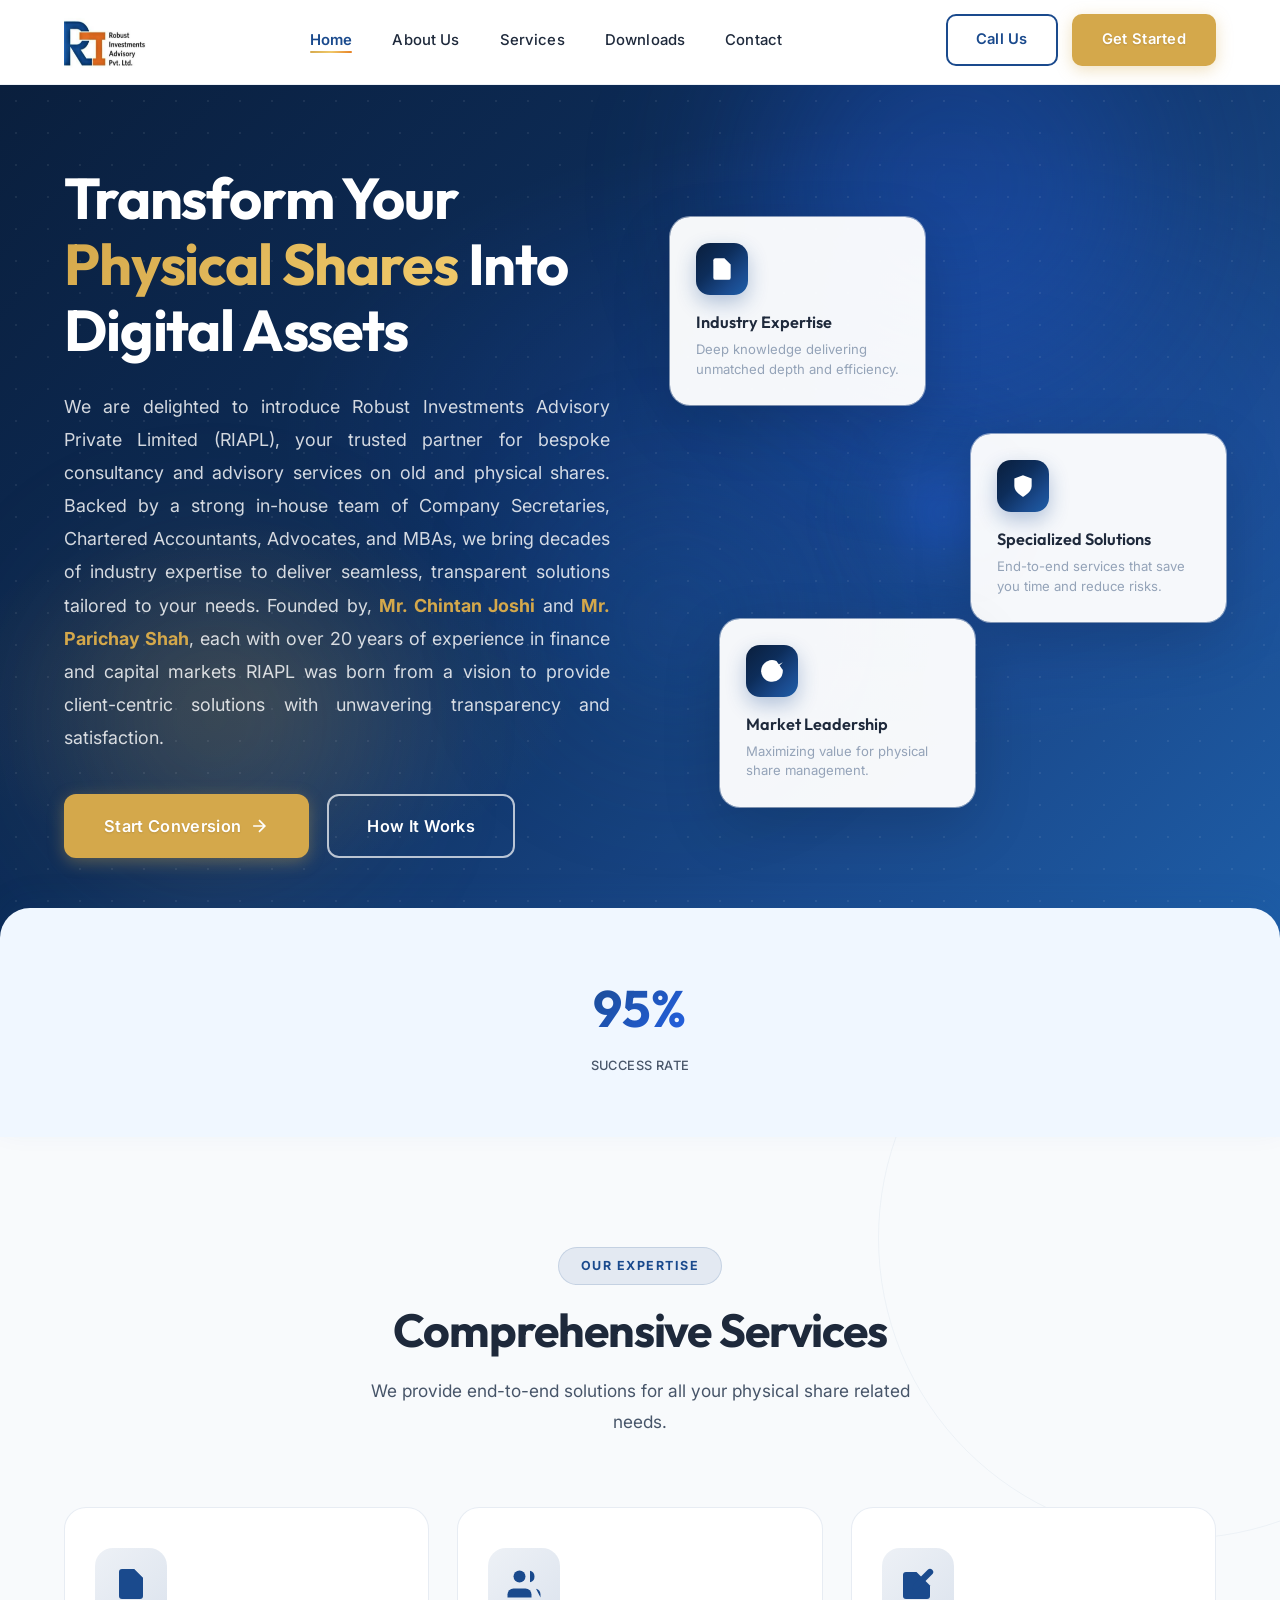
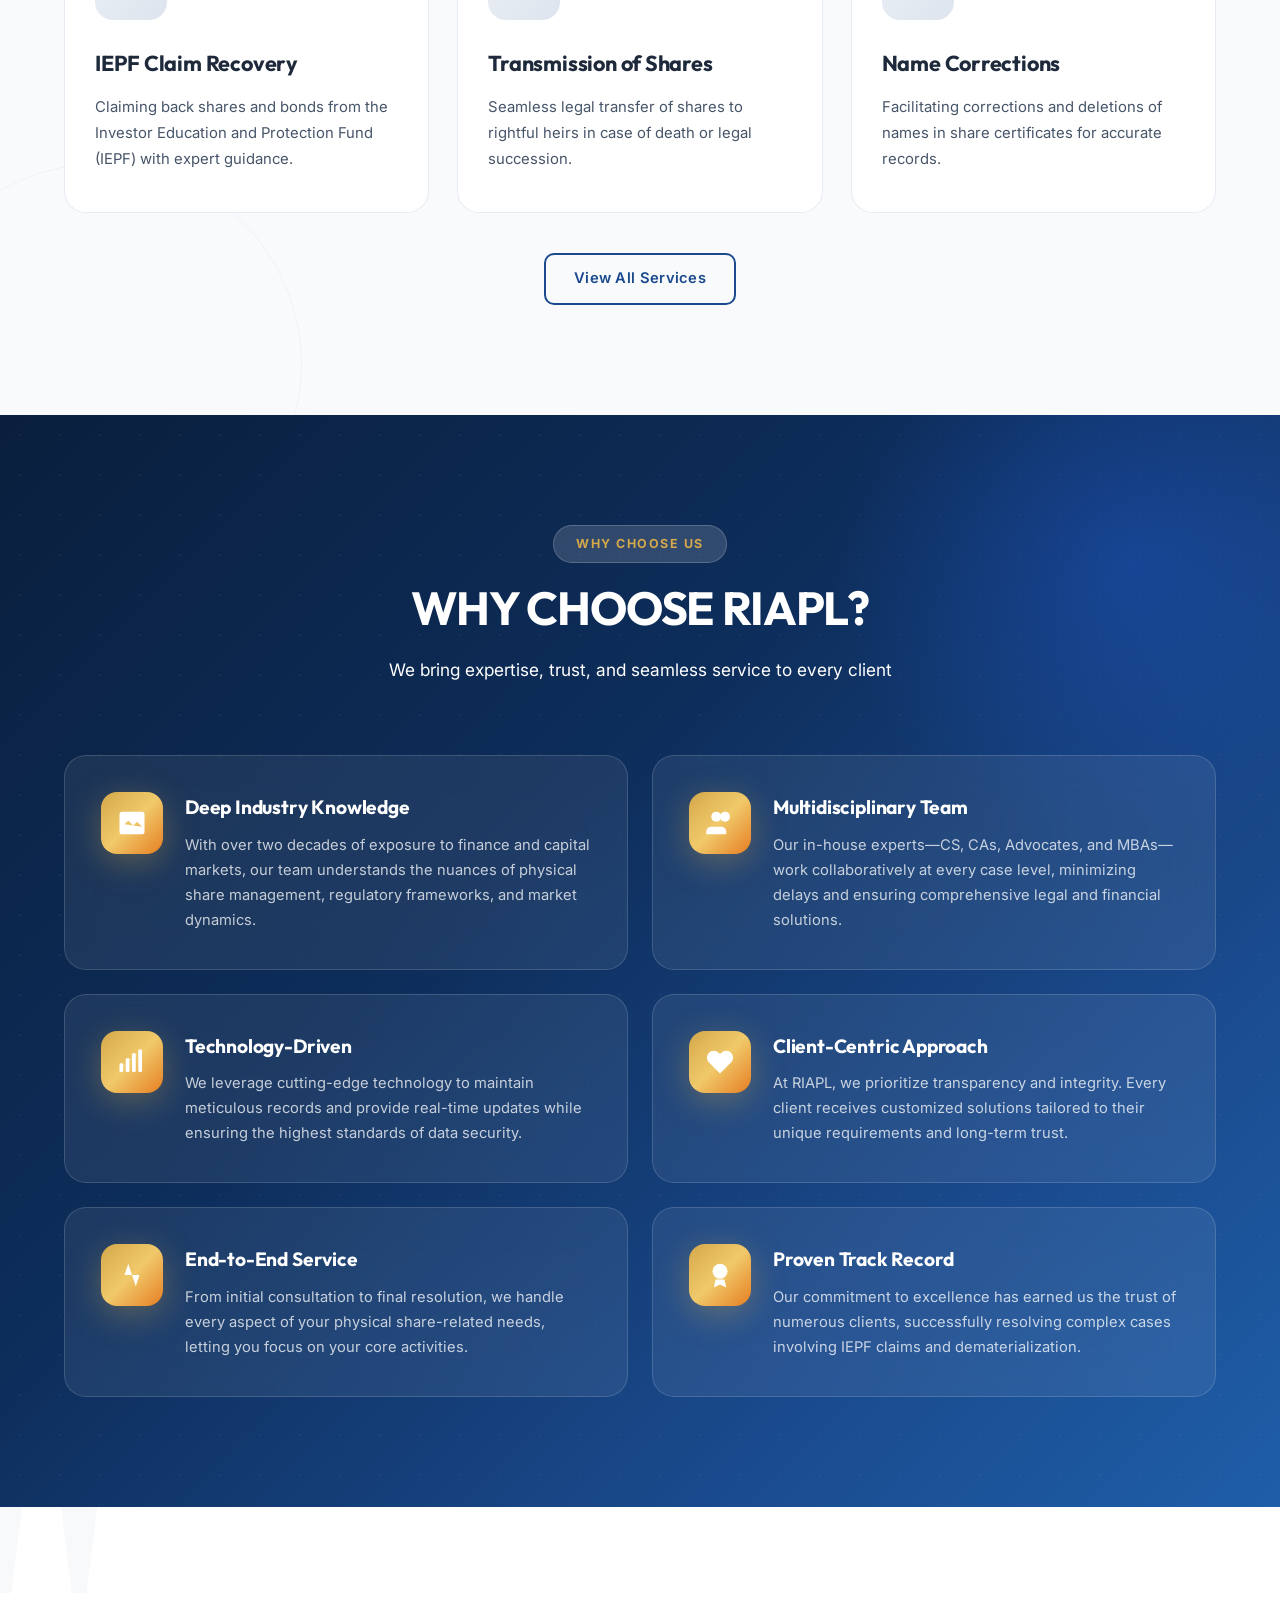
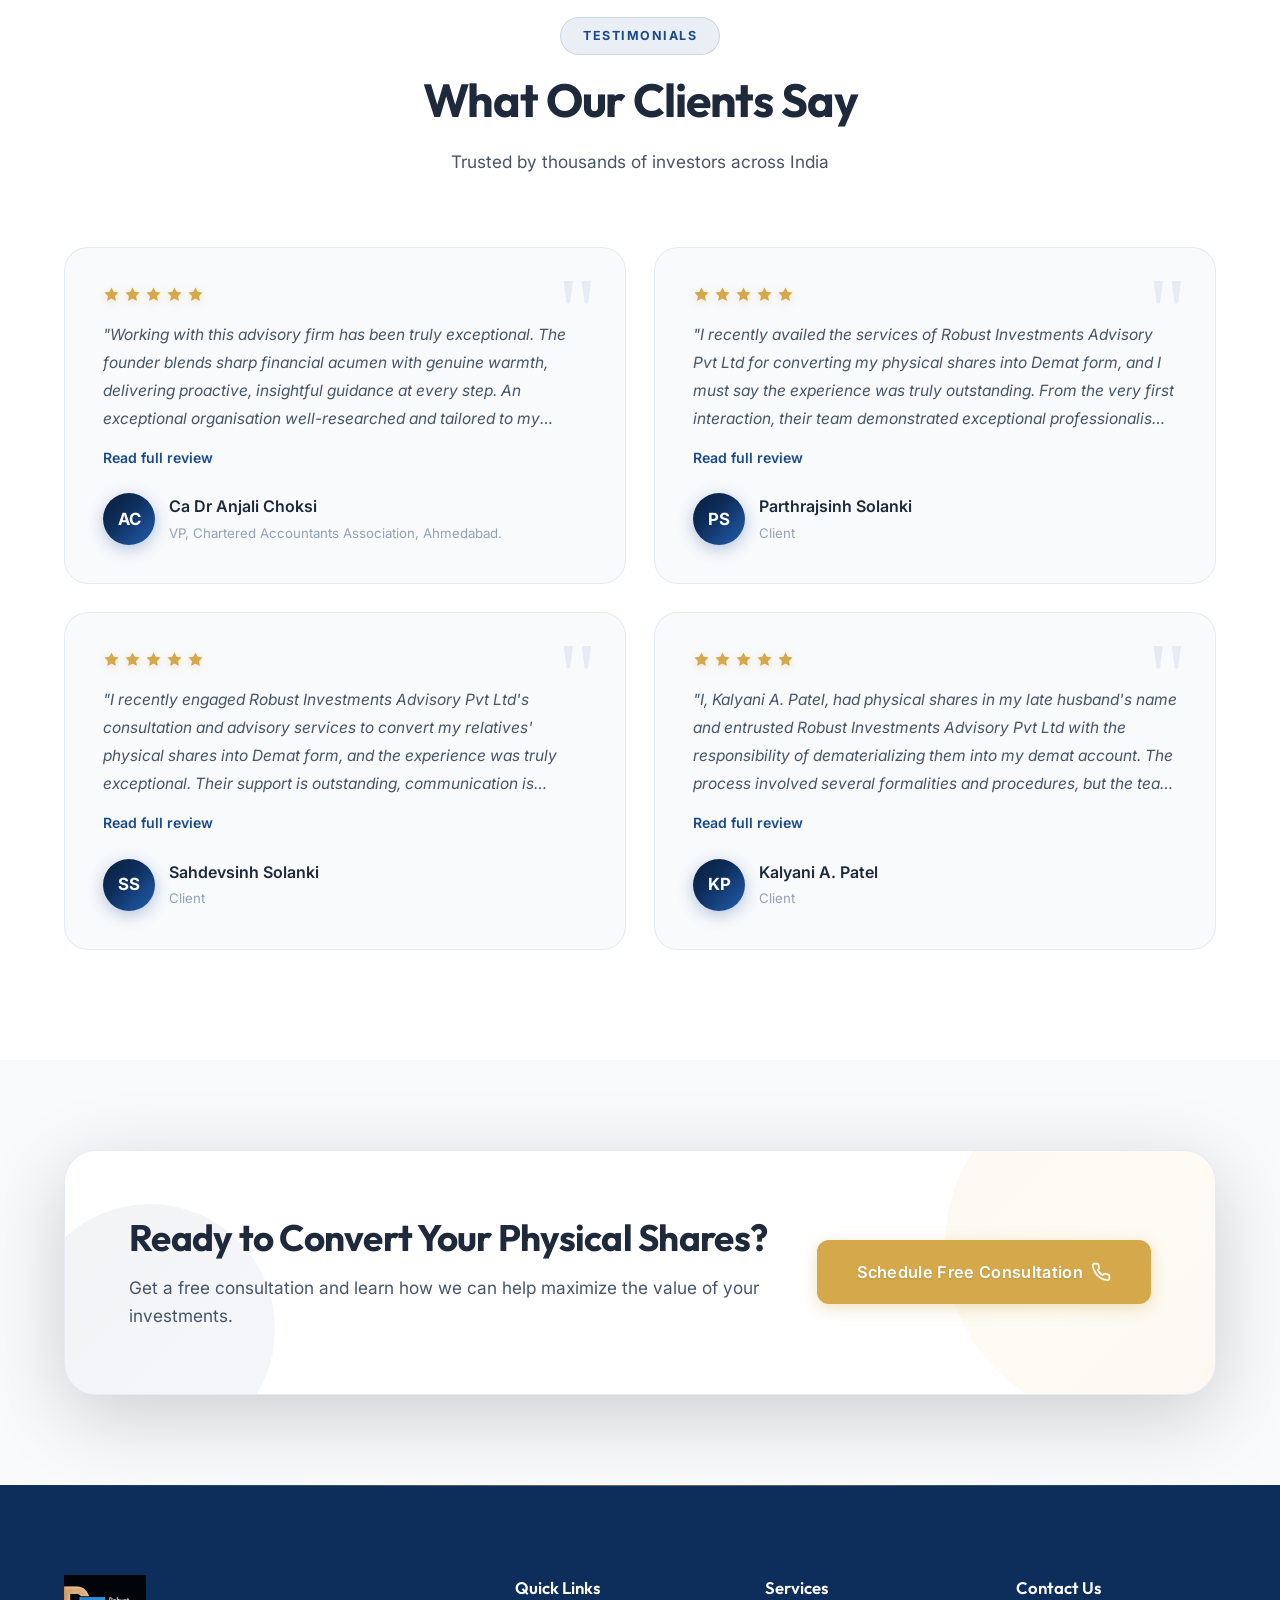
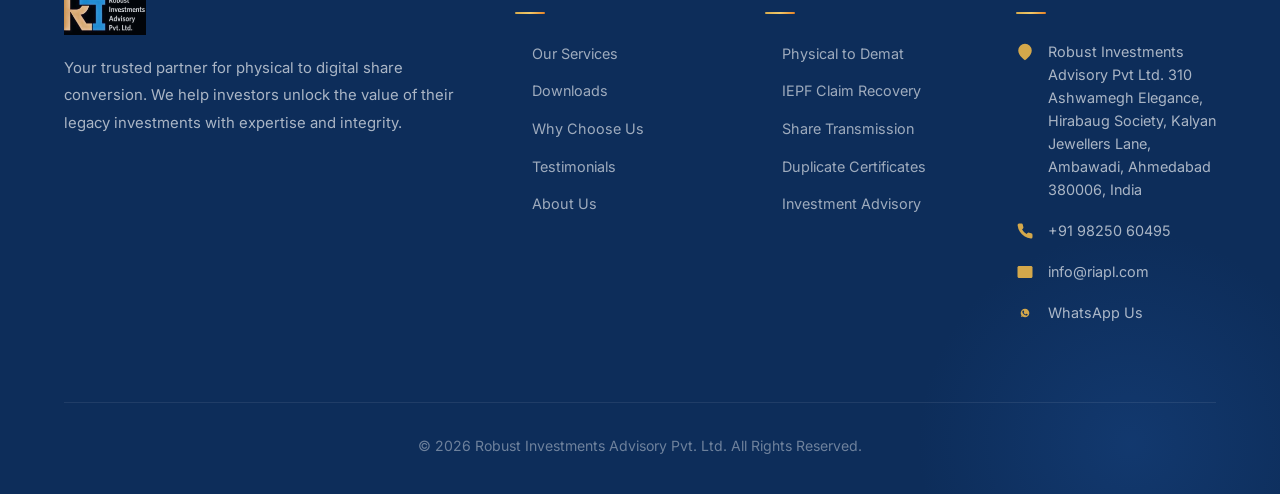
==== commit eba4c642: "Optimize responsiveness, integrate contact form with Google Apps Script, and add downloads page" ====
--- a/index.html
+++ b/index.html
@@ -22,6 +22,8 @@
 </head>
 
 <body>
+    <div class="page-transition"></div>
+
     <!-- Header -->
     <header id="header">
         <div class="container">
@@ -34,6 +36,7 @@
                     <li><a href="index.html" class="active">Home</a></li>
                     <li><a href="html/about.html">About Us</a></li>
                     <li><a href="html/services.html">Services</a></li>
+                    <li><a href="html/downloads.html">Downloads</a></li>
                     <li><a href="html/contact.html">Contact</a></li>
                 </ul>
 
@@ -123,14 +126,6 @@
         <div class="container">
             <div class="hero-stats">
                 <div class="stat-item reveal">
-                    <h3>15+</h3>
-                    <p>Years Experience</p>
-                </div>
-                <div class="stat-item reveal">
-                    <h3>50k+</h3>
-                    <p>Shares Converted</p>
-                </div>
-                <div class="stat-item reveal">
                     <h3>99%</h3>
                     <p>Success Rate</p>
                 </div>
@@ -181,51 +176,6 @@
                     </div>
                     <h3>Name Corrections</h3>
                     <p>Facilitating corrections and deletions of names in share certificates for accurate records.</p>
-                </div>
-
-                <div class="service-card" data-aos="fade-up" data-aos-delay="500">
-                    <div class="service-icon">
-                        <svg viewBox="0 0 24 24">
-                            <path d="M14 2H6a2 2 0 0 0-2 2v16a2 2 0 0 0 2 2h12a2 2 0 0 0 2-2V8z" />
-                            <polyline points="14 2 14 8 20 8" />
-                            <line x1="16" y1="13" x2="8" y2="13" />
-                            <line x1="16" y1="17" x2="8" y2="17" />
-                        </svg>
-                    </div>
-                    <h3>Duplicate Certificates</h3>
-                    <p>Professional assistance in the issuance of duplicate share certificates in case of loss or
-                        damage.</p>
-                </div>
-
-                <div class="service-card" data-aos="fade-up" data-aos-delay="600">
-                    <div class="service-icon">
-                        <svg viewBox="0 0 24 24">
-                            <rect x="3" y="4" width="10" height="13" rx="1.5" />
-                            <path d="M7 8h4M7 11h3" />
-                            <path d="M14 9l4 0M14 12h6M14 15h5" />
-                            <path d="M17 4v4M17 4l2.5 2.5M17 4l-2.5 2.5" stroke-width="1.3" />
-                            <circle cx="18" cy="17" r="3" />
-                            <path d="M18 15.5v1.5l1 1" stroke-width="1.3" />
-                        </svg>
-                    </div>
-                    <h3>Demat Conversion</h3>
-                    <p>Hassle-free conversion of physical share certificates into secure electronic (dematerialized)
-                        form.</p>
-                </div>
-
-                <div class="service-card" data-aos="fade-up" data-aos-delay="700">
-                    <div class="service-icon">
-                        <svg viewBox="0 0 24 24">
-                            <path d="M12 3l1.5 3.5L17 7l-2.5 2.5.6 3.5L12 11.5 8.9 13l.6-3.5L7 7l3.5-.5z" />
-                            <path d="M5 15.5l.8 2L7.5 18l-1.7 1.5.4 2.5L5 21l-1.2 1-.4-2.5L1.7 18l1.7-.5.8-2z"
-                                stroke-width="1.2" />
-                            <path d="M19 15.5l.8 2 1.7.5-1.7 1.5.4 2.5L19 21l-1.2 1-.4-2.5L15.6 18l1.7-.5.8-2z"
-                                stroke-width="1.2" />
-                        </svg>
-                    </div>
-                    <h3>Specialized Services</h3>
-                    <p>Other custom advisory and consultancy services tailored for all your physical share related
-                        needs.</p>
                 </div>
             </div>
 
@@ -350,33 +300,30 @@
                 <div class="testimonial-card" data-aos="fade-up" data-aos-delay="100">
                     <div class="stars">
                         <svg viewBox="0 0 24 24">
-                            <polygon
-                                points="12 2 15.09 8.26 22 9.27 17 14.14 18.18 21.02 12 17.77 5.82 21.02 7 14.14 2 9.27 8.91 8.26 12 2" />
-                        </svg>
-                        <svg viewBox="0 0 24 24">
-                            <polygon
-                                points="12 2 15.09 8.26 22 9.27 17 14.14 18.18 21.02 12 17.77 5.82 21.02 7 14.14 2 9.27 8.91 8.26 12 2" />
-                        </svg>
-                        <svg viewBox="0 0 24 24">
-                            <polygon
-                                points="12 2 15.09 8.26 22 9.27 17 14.14 18.18 21.02 12 17.77 5.82 21.02 7 14.14 2 9.27 8.91 8.26 12 2" />
-                        </svg>
-                        <svg viewBox="0 0 24 24">
-                            <polygon
-                                points="12 2 15.09 8.26 22 9.27 17 14.14 18.18 21.02 12 17.77 5.82 21.02 7 14.14 2 9.27 8.91 8.26 12 2" />
-                        </svg>
-                        <svg viewBox="0 0 24 24">
-                            <polygon
-                                points="12 2 15.09 8.26 22 9.27 17 14.14 18.18 21.02 12 17.77 5.82 21.02 7 14.14 2 9.27 8.91 8.26 12 2" />
-                        </svg>
-                    </div>
-                    <blockquote>"Lorem ipsum dolor sit amet, consectetur adipiscing elit, sed do eiusmod tempor
-                        incididunt ut labore et dolore magna aliqua. Ut enim ad minim veniam."</blockquote>
+                            <polygon points="12 2 15.09 8.26 22 9.27 17 14.14 18.18 21.02 12 17.77 5.82 21.02 7 14.14 2 9.27 8.91 8.26 12 2" />
+                        </svg>
+                        <svg viewBox="0 0 24 24">
+                            <polygon points="12 2 15.09 8.26 22 9.27 17 14.14 18.18 21.02 12 17.77 5.82 21.02 7 14.14 2 9.27 8.91 8.26 12 2" />
+                        </svg>
+                        <svg viewBox="0 0 24 24">
+                            <polygon points="12 2 15.09 8.26 22 9.27 17 14.14 18.18 21.02 12 17.77 5.82 21.02 7 14.14 2 9.27 8.91 8.26 12 2" />
+                        </svg>
+                        <svg viewBox="0 0 24 24">
+                            <polygon points="12 2 15.09 8.26 22 9.27 17 14.14 18.18 21.02 12 17.77 5.82 21.02 7 14.14 2 9.27 8.91 8.26 12 2" />
+                        </svg>
+                        <svg viewBox="0 0 24 24">
+                            <polygon points="12 2 15.09 8.26 22 9.27 17 14.14 18.18 21.02 12 17.77 5.82 21.02 7 14.14 2 9.27 8.91 8.26 12 2" />
+                        </svg>
+                    </div>
+                    <div class="testimonial-text">
+                        <blockquote>"Working with this advisory firm has been truly exceptional. The founder blends sharp financial acumen with genuine warmth, delivering proactive, insightful guidance at every step. An exceptional organisation well-researched and tailored to my needs.<br><br>If trust and performance matter, this is where your money belongs."</blockquote>
+                    </div>
+                    <span class="read-more-btn">Read full review</span>
                     <div class="testimonial-author">
-                        <div class="author-avatar">RK</div>
+                        <div class="author-avatar">AC</div>
                         <div class="author-info">
-                            <h4>Lorem Ipsum</h4>
-                            <p>City, State</p>
+                            <h4>Ca Dr Anjali Choksi</h4>
+                            <p>VP, Chartered Accountants Association, Ahmedabad.</p>
                         </div>
                     </div>
                 </div>
@@ -384,33 +331,30 @@
                 <div class="testimonial-card" data-aos="fade-up" data-aos-delay="200">
                     <div class="stars">
                         <svg viewBox="0 0 24 24">
-                            <polygon
-                                points="12 2 15.09 8.26 22 9.27 17 14.14 18.18 21.02 12 17.77 5.82 21.02 7 14.14 2 9.27 8.91 8.26 12 2" />
-                        </svg>
-                        <svg viewBox="0 0 24 24">
-                            <polygon
-                                points="12 2 15.09 8.26 22 9.27 17 14.14 18.18 21.02 12 17.77 5.82 21.02 7 14.14 2 9.27 8.91 8.26 12 2" />
-                        </svg>
-                        <svg viewBox="0 0 24 24">
-                            <polygon
-                                points="12 2 15.09 8.26 22 9.27 17 14.14 18.18 21.02 12 17.77 5.82 21.02 7 14.14 2 9.27 8.91 8.26 12 2" />
-                        </svg>
-                        <svg viewBox="0 0 24 24">
-                            <polygon
-                                points="12 2 15.09 8.26 22 9.27 17 14.14 18.18 21.02 12 17.77 5.82 21.02 7 14.14 2 9.27 8.91 8.26 12 2" />
-                        </svg>
-                        <svg viewBox="0 0 24 24">
-                            <polygon
-                                points="12 2 15.09 8.26 22 9.27 17 14.14 18.18 21.02 12 17.77 5.82 21.02 7 14.14 2 9.27 8.91 8.26 12 2" />
-                        </svg>
-                    </div>
-                    <blockquote>"Duis aute irure dolor in reprehenderit in voluptate velit esse cillum dolore eu fugiat
-                        nulla pariatur. Excepteur sint occaecat cupidatat non proident."</blockquote>
+                            <polygon points="12 2 15.09 8.26 22 9.27 17 14.14 18.18 21.02 12 17.77 5.82 21.02 7 14.14 2 9.27 8.91 8.26 12 2" />
+                        </svg>
+                        <svg viewBox="0 0 24 24">
+                            <polygon points="12 2 15.09 8.26 22 9.27 17 14.14 18.18 21.02 12 17.77 5.82 21.02 7 14.14 2 9.27 8.91 8.26 12 2" />
+                        </svg>
+                        <svg viewBox="0 0 24 24">
+                            <polygon points="12 2 15.09 8.26 22 9.27 17 14.14 18.18 21.02 12 17.77 5.82 21.02 7 14.14 2 9.27 8.91 8.26 12 2" />
+                        </svg>
+                        <svg viewBox="0 0 24 24">
+                            <polygon points="12 2 15.09 8.26 22 9.27 17 14.14 18.18 21.02 12 17.77 5.82 21.02 7 14.14 2 9.27 8.91 8.26 12 2" />
+                        </svg>
+                        <svg viewBox="0 0 24 24">
+                            <polygon points="12 2 15.09 8.26 22 9.27 17 14.14 18.18 21.02 12 17.77 5.82 21.02 7 14.14 2 9.27 8.91 8.26 12 2" />
+                        </svg>
+                    </div>
+                    <div class="testimonial-text">
+                        <blockquote>"I recently availed the services of Robust Investments Advisory Pvt Ltd for converting my physical shares into Demat form, and I must say the experience was truly outstanding. From the very first interaction, their team demonstrated exceptional professionalism and clarity. Every step of the process was well-explained, leaving no room for confusion or anxiety. What impressed me most was their process-driven approach — everything was systematic, efficient, and completed well within the promised timelines. The communication throughout was prompt, transparent, and reassuring. Whenever I had a query, the team responded quickly with detailed and helpful answers. The team at Robust Investments is knowledgeable, courteous, and genuinely dedicated to helping their clients. I am extremely satisfied with their service and would highly recommend them to anyone looking to convert physical shares into Demat form with complete peace of mind."</blockquote>
+                    </div>
+                    <span class="read-more-btn">Read full review</span>
                     <div class="testimonial-author">
                         <div class="author-avatar">PS</div>
                         <div class="author-info">
-                            <h4>Lorem Ipsum</h4>
-                            <p>City, State</p>
+                            <h4>Parthrajsinh Solanki</h4>
+                            <p>Client</p>
                         </div>
                     </div>
                 </div>
@@ -418,33 +362,61 @@
                 <div class="testimonial-card" data-aos="fade-up" data-aos-delay="300">
                     <div class="stars">
                         <svg viewBox="0 0 24 24">
-                            <polygon
-                                points="12 2 15.09 8.26 22 9.27 17 14.14 18.18 21.02 12 17.77 5.82 21.02 7 14.14 2 9.27 8.91 8.26 12 2" />
-                        </svg>
-                        <svg viewBox="0 0 24 24">
-                            <polygon
-                                points="12 2 15.09 8.26 22 9.27 17 14.14 18.18 21.02 12 17.77 5.82 21.02 7 14.14 2 9.27 8.91 8.26 12 2" />
-                        </svg>
-                        <svg viewBox="0 0 24 24">
-                            <polygon
-                                points="12 2 15.09 8.26 22 9.27 17 14.14 18.18 21.02 12 17.77 5.82 21.02 7 14.14 2 9.27 8.91 8.26 12 2" />
-                        </svg>
-                        <svg viewBox="0 0 24 24">
-                            <polygon
-                                points="12 2 15.09 8.26 22 9.27 17 14.14 18.18 21.02 12 17.77 5.82 21.02 7 14.14 2 9.27 8.91 8.26 12 2" />
-                        </svg>
-                        <svg viewBox="0 0 24 24">
-                            <polygon
-                                points="12 2 15.09 8.26 22 9.27 17 14.14 18.18 21.02 12 17.77 5.82 21.02 7 14.14 2 9.27 8.91 8.26 12 2" />
-                        </svg>
-                    </div>
-                    <blockquote>"Sed ut perspiciatis unde omnis iste natus error sit voluptatem accusantium doloremque
-                        laudantium, totam rem aperiam, eaque ipsa quae ab illo inventore veritatis."</blockquote>
+                            <polygon points="12 2 15.09 8.26 22 9.27 17 14.14 18.18 21.02 12 17.77 5.82 21.02 7 14.14 2 9.27 8.91 8.26 12 2" />
+                        </svg>
+                        <svg viewBox="0 0 24 24">
+                            <polygon points="12 2 15.09 8.26 22 9.27 17 14.14 18.18 21.02 12 17.77 5.82 21.02 7 14.14 2 9.27 8.91 8.26 12 2" />
+                        </svg>
+                        <svg viewBox="0 0 24 24">
+                            <polygon points="12 2 15.09 8.26 22 9.27 17 14.14 18.18 21.02 12 17.77 5.82 21.02 7 14.14 2 9.27 8.91 8.26 12 2" />
+                        </svg>
+                        <svg viewBox="0 0 24 24">
+                            <polygon points="12 2 15.09 8.26 22 9.27 17 14.14 18.18 21.02 12 17.77 5.82 21.02 7 14.14 2 9.27 8.91 8.26 12 2" />
+                        </svg>
+                        <svg viewBox="0 0 24 24">
+                            <polygon points="12 2 15.09 8.26 22 9.27 17 14.14 18.18 21.02 12 17.77 5.82 21.02 7 14.14 2 9.27 8.91 8.26 12 2" />
+                        </svg>
+                    </div>
+                    <div class="testimonial-text">
+                        <blockquote>"I recently engaged Robust Investments Advisory Pvt Ltd's consultation and advisory services to convert my relatives' physical shares into Demat form, and the experience was truly exceptional. Their support is outstanding, communication is prompt and clear, and the process-driven team and organization made everything seamless and stress-free. I am very happy with the outstanding results and will definitely recommend them to everyone I know!"</blockquote>
+                    </div>
+                    <span class="read-more-btn">Read full review</span>
                     <div class="testimonial-author">
-                        <div class="author-avatar">AM</div>
+                        <div class="author-avatar">SS</div>
                         <div class="author-info">
-                            <h4>Lorem Ipsum</h4>
-                            <p>City, State</p>
+                            <h4>Sahdevsinh Solanki</h4>
+                            <p>Client</p>
+                        </div>
+                    </div>
+                </div>
+
+                <div class="testimonial-card" data-aos="fade-up" data-aos-delay="400">
+                    <div class="stars">
+                        <svg viewBox="0 0 24 24">
+                            <polygon points="12 2 15.09 8.26 22 9.27 17 14.14 18.18 21.02 12 17.77 5.82 21.02 7 14.14 2 9.27 8.91 8.26 12 2" />
+                        </svg>
+                        <svg viewBox="0 0 24 24">
+                            <polygon points="12 2 15.09 8.26 22 9.27 17 14.14 18.18 21.02 12 17.77 5.82 21.02 7 14.14 2 9.27 8.91 8.26 12 2" />
+                        </svg>
+                        <svg viewBox="0 0 24 24">
+                            <polygon points="12 2 15.09 8.26 22 9.27 17 14.14 18.18 21.02 12 17.77 5.82 21.02 7 14.14 2 9.27 8.91 8.26 12 2" />
+                        </svg>
+                        <svg viewBox="0 0 24 24">
+                            <polygon points="12 2 15.09 8.26 22 9.27 17 14.14 18.18 21.02 12 17.77 5.82 21.02 7 14.14 2 9.27 8.91 8.26 12 2" />
+                        </svg>
+                        <svg viewBox="0 0 24 24">
+                            <polygon points="12 2 15.09 8.26 22 9.27 17 14.14 18.18 21.02 12 17.77 5.82 21.02 7 14.14 2 9.27 8.91 8.26 12 2" />
+                        </svg>
+                    </div>
+                    <div class="testimonial-text">
+                        <blockquote>"I, Kalyani A. Patel, had physical shares in my late husband's name and entrusted Robust Investments Advisory Pvt Ltd with the responsibility of dematerializing them into my demat account. The process involved several formalities and procedures, but the team handled everything with great professionalism and efficiency. I am truly happy with their work. They successfully completed the entire process smoothly and kept me informed at every stage. Their dedication, expertise, and customer-centric approach gave me complete peace of mind during this transition. I sincerely appreciate their efforts and highly recommend Robust Investments Advisory Pvt Ltd to anyone seeking reliable investment advisory and demat services."</blockquote>
+                    </div>
+                    <span class="read-more-btn">Read full review</span>
+                    <div class="testimonial-author">
+                        <div class="author-avatar">KP</div>
+                        <div class="author-info">
+                            <h4>Kalyani A. Patel</h4>
+                            <p>Client</p>
                         </div>
                     </div>
                 </div>
@@ -488,7 +460,7 @@
                     <h4>Quick Links</h4>
                     <ul>
                         <li><a href="html/services.html">Our Services</a></li>
-                        <li><a href="html/services.html#process">How It Works</a></li>
+                        <li><a href="html/downloads.html">Downloads</a></li>
                         <li><a href="html/about.html">Why Choose Us</a></li>
                         <li><a href="#testimonials">Testimonials</a></li>
                         <li><a href="html/about.html">About Us</a></li>
@@ -531,9 +503,8 @@
                         <span><a href="mailto:info@riapl.com" style="color: inherit; text-decoration: none;">info@riapl.com</a></span>
                     </div>
                     <div class="contact-item">
-                        <svg viewBox="0 0 24 24">
-                            <path
-                                d="M17.472 14.382c-.297-.149-1.758-.867-2.03-.967-.273-.099-.471-.148-.67.15-.197.297-.767.966-.94 1.164-.173.199-.347.223-.644.075-.297-.15-1.255-.463-2.39-1.475-.883-.788-1.48-1.761-1.653-2.059-.173-.297-.018-.458.13-.606.134-.133.298-.347.446-.52.149-.174.198-.298.298-.497.099-.198.05-.371-.025-.52-.075-.149-.669-1.612-.916-2.207-.242-.579-.487-.5-.669-.51-.173-.008-.371-.01-.57-.01-.198 0-.52.074-.792.372-.272.297-1.04 1.016-1.04 2.479 0 1.462 1.065 2.875 1.213 3.074.149.198 2.096 3.2 5.077 4.487.709.306 1.262.489 1.694.625.712.227 1.36.195 1.871.118.571-.085 1.758-.719 2.006-1.413.248-.694.248-1.289.173-1.413-.074-.124-.272-.198-.57-.347m-5.421 7.403h-.004a9.87 9.87 0 01-5.031-1.378l-.361-.214-3.741.982.998-3.648-.235-.374a9.86 9.86 0 01-1.51-5.26c.001-5.45 4.436-9.884 9.888-9.884 2.64 0 5.122 1.03 6.988 2.898a9.825 9.825 0 012.893 6.994c-.003 5.45-4.437 9.884-9.885 9.884m8.413-18.297A11.815 11.815 0 0012.05 0C5.445 0 .01 5.437.01 12.045c0 2.112.553 4.177 1.535 5.814L0 23.327l5.421-1.547c1.558.832 3.32 1.272 5.109 1.272l.005.001c6.604 0 12.039-5.436 12.043-12.044a11.9 11.9 0 00-3.468-8.498" />
+                        <svg viewBox="0 0 24 24" fill="currentColor">
+                            <path d="M12.031 6.172c-3.181 0-5.767 2.586-5.768 5.766-.001 1.298.38 2.27 1.019 3.284l-.582 2.128 2.182-.573c.978.58 1.911.928 3.145.929 3.178 0 5.767-2.587 5.768-5.766 0-3.187-2.59-5.768-5.764-5.768zm3.393 8.243c-.144.405-.837.774-1.17.824-.299.045-.677.063-1.092-.069-.252-.08-.575-.187-.988-.365-1.739-.751-2.874-2.502-2.961-2.617-.087-.116-.708-.941-.708-1.797 0-.855.448-1.274.607-1.446.159-.171.347-.214.462-.214.116 0 .231.001.332.006.106.005.249-.04.39.298.145.347.491 1.2.535 1.287.043.087.072.188.014.304-.058.116-.087.188-.173.289-.087.101-.183.226-.26.303-.087.087-.177.183-.076.357.101.174.45 1.05.965 1.507.514.456 1.139.696 1.312.781.174.085.275.056.377-.043.101-.101.433-.506.549-.68.116-.174.231-.145.39-.087.159.058 1.012.477 1.185.564.174.087.29.13.332.202.043.072.043.405-.101.811z" />
                         </svg>
                         <span><a href="https://wa.me/919825060495" target="_blank" style="color: inherit; text-decoration: none;">WhatsApp Us</a></span>
                     </div>
@@ -545,6 +516,31 @@
             </div>
         </div>
     </footer>
+
+    <!-- Testimonial Modal -->
+    <div class="testimonial-modal" id="testimonialModal">
+        <div class="modal-content">
+            <button class="close-modal" aria-label="Close modal">
+                <svg viewBox="0 0 24 24" fill="none" stroke="currentColor" stroke-width="2" stroke-linecap="round" stroke-linejoin="round">
+                    <line x1="18" y1="6" x2="6" y2="18"></line>
+                    <line x1="6" y1="6" x2="18" y2="18"></line>
+                </svg>
+            </button>
+            <div class="modal-quote">
+                <svg width="40" height="40" viewBox="0 0 24 24" fill="var(--primary-blue)" opacity="0.1">
+                    <path d="M14.017 21v-7.391c0-5.704 3.731-9.57 8.983-10.609l.995 2.151c-2.432.917-3.995 3.638-3.995 5.849h4v10h-9.983zm-14.017 0v-7.391c0-5.704 3.748-9.57 9-10.609l.996 2.151c-2.433.917-3.996 3.638-3.996 5.849h3.983v10h-9.983z"/>
+                </svg>
+                <div class="modal-quote-text"></div>
+            </div>
+            <div class="testimonial-author" style="margin-top: 30px;">
+                <div class="author-avatar" id="modalAvatar"></div>
+                <div class="author-info">
+                    <h4 id="modalAuthorName"></h4>
+                    <p id="modalAuthorTitle"></p>
+                </div>
+            </div>
+        </div>
+    </div>
 
     <!-- Scripts -->
     <script src="https://unpkg.com/aos@next/dist/aos.js"></script>
--- a/css/styles.css
+++ b/css/styles.css
@@ -61,6 +61,13 @@
     line-height: 1.6;
     background: var(--white);
     overflow-x: hidden;
+    -webkit-font-smoothing: antialiased;
+}
+
+img, video {
+    max-width: 100%;
+    height: auto;
+    display: block;
 }
 
 /* ===== SCROLL PROGRESS BAR ===== */
@@ -83,13 +90,13 @@
     background: var(--primary-dark);
     z-index: 99990;
     transform: scaleY(1);
-    transform-origin: bottom;
+    transform-origin: top;
     animation: pageReveal 1.1s cubic-bezier(0.77, 0, 0.175, 1) forwards;
 }
 
 @keyframes pageReveal {
-    0% { transform: scaleY(1); transform-origin: top; }
-    100% { transform: scaleY(0); transform-origin: top; }
+    0% { transform: scaleY(1); }
+    100% { transform: scaleY(0); }
 }
 
 .container {
@@ -146,11 +153,6 @@
     display: block;
 }
 
-.logo:hover img {
-    transform: scale(1.04);
-    filter: drop-shadow(0 3px 10px rgba(26, 74, 141, 0.22));
-}
-
 .nav-links {
     display: flex;
     gap: 40px;
@@ -1274,20 +1276,33 @@
 
 .testimonials-grid {
     display: grid;
-    grid-template-columns: repeat(3, 1fr);
-    gap: 28px;
+    grid-template-columns: 1fr;
+    gap: 24px;
     position: relative;
     z-index: 1;
+}
+
+@media (min-width: 768px) {
+    .testimonials-grid {
+        grid-template-columns: repeat(2, 1fr);
+        gap: 28px;
+    }
 }
 
 .testimonial-card {
     background: var(--off-white);
     border-radius: 24px;
-    padding: 38px;
+    padding: 24px;
     position: relative;
     transition: all 0.4s cubic-bezier(0.4, 0, 0.2, 1);
     border: 1px solid rgba(226, 232, 240, 0.8);
     overflow: hidden;
+}
+
+@media (min-width: 768px) {
+    .testimonial-card {
+        padding: 38px;
+    }
 }
 
 .testimonial-card::before {
@@ -1361,12 +1376,34 @@
     100% { transform: scale(1); }
 }
 
+.testimonial-text {
+    display: -webkit-box;
+    -webkit-line-clamp: 4;
+    -webkit-box-orient: vertical;
+    overflow: hidden;
+    margin-bottom: 12px;
+}
+
 .testimonial-card blockquote {
     font-size: 0.97rem;
     color: var(--dark-gray);
     line-height: 1.8;
+    margin-bottom: 0;
+    font-style: italic;
+}
+
+.read-more-btn {
+    color: var(--primary-blue);
+    font-size: 0.88rem;
+    font-weight: 600;
+    cursor: pointer;
+    display: inline-block;
     margin-bottom: 24px;
-    font-style: italic;
+    transition: color 0.3s;
+}
+
+.read-more-btn:hover {
+    color: var(--accent-gold);
 }
 
 .testimonial-author {
@@ -1420,6 +1457,93 @@
 .author-info p {
     font-size: 0.83rem;
     color: var(--medium-gray);
+}
+
+/* ===== TESTIMONIAL MODAL ===== */
+.testimonial-modal {
+    position: fixed;
+    inset: 0;
+    background: rgba(10, 25, 47, 0.85);
+    backdrop-filter: blur(8px);
+    -webkit-backdrop-filter: blur(8px);
+    z-index: 9999;
+    display: flex;
+    align-items: center;
+    justify-content: center;
+    opacity: 0;
+    pointer-events: none;
+    transition: opacity 0.4s ease;
+    padding: 20px;
+}
+
+.testimonial-modal.active {
+    opacity: 1;
+    pointer-events: auto;
+}
+
+.modal-content {
+    background: var(--off-white);
+    padding: 30px 20px;
+    border-radius: 20px;
+    max-width: 650px;
+    width: 95%;
+    position: relative;
+    transform: translateY(30px) scale(0.95);
+    transition: transform 0.4s cubic-bezier(0.16, 1, 0.3, 1);
+    max-height: 90vh;
+    overflow-y: auto;
+    border: 1px solid rgba(226, 232, 240, 0.8);
+    box-shadow: 0 25px 50px rgba(0,0,0,0.15);
+}
+
+@media (min-width: 768px) {
+    .modal-content {
+        padding: 40px;
+        width: 100%;
+    }
+}
+
+.testimonial-modal.active .modal-content {
+    transform: translateY(0) scale(1);
+}
+
+.close-modal {
+    position: absolute;
+    top: 20px;
+    right: 20px;
+    cursor: pointer;
+    background: rgba(26, 74, 141, 0.08);
+    border: none;
+    width: 40px;
+    height: 40px;
+    border-radius: 50%;
+    display: flex;
+    align-items: center;
+    justify-content: center;
+    transition: all 0.3s;
+}
+
+.close-modal:hover {
+    background: var(--primary-blue);
+}
+
+.close-modal svg {
+    width: 20px;
+    height: 20px;
+    stroke: var(--primary-blue);
+    transition: stroke 0.3s;
+}
+
+.close-modal:hover svg {
+    stroke: var(--white);
+}
+
+.modal-quote-text {
+    font-size: 1.05rem;
+    color: var(--text-dark);
+    line-height: 1.8;
+    margin-top: 20px;
+    font-style: italic;
 }
 
 /* ===== FOOTER ===== */
@@ -2219,14 +2343,18 @@
     .hero-stats { display: flex; gap: 40px; margin-top: 20px; }
     .services-grid { grid-template-columns: repeat(2, 1fr); }
     .features-grid { grid-template-columns: 1fr; }
-    .testimonials-grid { grid-template-columns: repeat(2, 1fr); }
     .footer-content { grid-template-columns: 1fr 1fr; }
 }
 
 @media (max-width: 768px) {
     .hero-text h1 { font-size: 2.2rem; }
     .section-header h2 { font-size: 2.1rem; }
-    .services-grid, .testimonials-grid { grid-template-columns: 1fr; }
+    .services-grid { grid-template-columns: 1fr; }
+    
+    .testimonials-grid { 
+        grid-template-columns: 1fr;
+    }
+    .testimonials .container { height: auto; padding: 60px 0; }
 
     .process-steps {
         flex-direction: column;
@@ -2248,8 +2376,9 @@
     .footer-column h4::after { left: 50%; transform: translateX(-50%); }
     .hero-stats { display: flex; gap: 30px; margin-top: 20px; }
     .contact-grid { grid-template-columns: 1fr; gap: 40px; }
-    .page-header { padding: 130px 0 70px; }
-    .page-header h1 { font-size: 2.3rem; }
+    .page-header { padding: 100px 0 50px; }
+    .page-header h1 { font-size: 2rem; }
+    .page-header p { font-size: 1rem; }
 }
 
 @media (max-width: 480px) {
@@ -2287,4 +2416,178 @@
 @keyframes skeleton {
     0% { background-position: -200% 0; }
     100% { background-position: 200% 0; }
+}
+
+/* ===== DOWNLOADS PAGE STYLES ===== */
+.downloads-grid {
+    display: grid;
+    grid-template-columns: 1fr;
+    gap: 1.5rem;
+    margin-top: 2rem;
+}
+
+@media (min-width: 640px) {
+    .downloads-grid {
+        grid-template-columns: repeat(2, 1fr);
+    }
+}
+
+@media (min-width: 1024px) {
+    .downloads-grid {
+        grid-template-columns: repeat(auto-fit, minmax(300px, 1fr));
+        gap: 2rem;
+    }
+}
+
+.download-card {
+    background: white;
+    border-radius: 12px;
+    padding: 1.5rem;
+    box-shadow: var(--shadow-sm);
+    transition: transform 0.3s ease, box-shadow 0.3s ease, border-color 0.3s ease;
+    display: flex;
+    flex-direction: column;
+    border: 1px solid var(--light-gray);
+}
+
+@media (min-width: 768px) {
+    .download-card {
+        padding: 2rem;
+    }
+}
+
+.download-card:hover {
+    transform: translateY(-5px);
+    box-shadow: var(--shadow-md);
+    border-color: var(--primary-blue);
+}
+
+.download-icon {
+    width: 48px;
+    height: 48px;
+    background: rgba(26, 74, 141, 0.05);
+    border-radius: 12px;
+    display: flex;
+    align-items: center;
+    justify-content: center;
+    margin-bottom: 1.5rem;
+    color: var(--primary-blue);
+}
+
+.download-icon svg {
+    width: 24px;
+    height: 24px;
+    stroke: currentColor;
+    fill: none;
+    stroke-width: 2;
+    stroke-linecap: round;
+    stroke-linejoin: round;
+}
+
+.download-card h3 {
+    font-size: 1.15rem;
+    margin-bottom: 1.5rem !important;
+    color: var(--text-dark);
+    flex-grow: 1;
+}
+
+.download-btn {
+    display: inline-flex;
+    align-items: center;
+    justify-content: center;
+    padding: 0.75rem 1.5rem;
+    background-color: var(--primary-blue);
+    color: white;
+    border-radius: 8px;
+    text-decoration: none;
+    font-weight: 600;
+    transition: background-color 0.3s ease;
+    gap: 0.5rem;
+    width: 100%;
+}
+
+.download-btn:hover {
+    background-color: var(--primary-dark);
+    color: white;
+}
+
+.download-btn svg {
+    width: 18px;
+    height: 18px;
+    stroke: currentColor;
+    fill: none;
+    stroke-width: 2;
+    stroke-linecap: round;
+    stroke-linejoin: round;
+}
+
+/* ===== ABOUT PAGE SPECIFIC ===== */
+.about-image-wrapper {
+    position: relative;
+    border-radius: 24px;
+    overflow: hidden;
+    box-shadow: var(--shadow-lg);
+}
+
+.mission-vision-wrapper {
+    display: flex;
+    flex-direction: column;
+    gap: 24px;
+}
+
+.about-text-content {
+    margin-bottom: 40px;
+}
+
+@media (min-width: 1024px) {
+    .about-text-content {
+        margin-bottom: 0;
+    }
+}
+
+/* Global Responsive Tweaks */
+@media (max-width: 768px) {
+    :root {
+        --section-padding: 70px 0;
+    }
+    
+    .container {
+        padding: 0 20px;
+    }
+}
+
+@media (max-width: 480px) {
+    .hero-buttons {
+        flex-direction: column;
+        width: 100%;
+    }
+    
+    .hero-buttons .btn {
+        width: 100%;
+        justify-content: center;
+    }
+}
+
+.section-title-large {
+    font-family: var(--font-heading);
+    font-size: 2.5rem;
+    color: var(--text-dark);
+    margin-bottom: 20px;
+}
+
+.about-p-main {
+    color: var(--dark-gray);
+    font-size: 1.1rem;
+    line-height: 1.8;
+    margin-bottom: 20px;
+}
+
+@media (max-width: 768px) {
+    .section-title-large {
+        font-size: 1.85rem;
+    }
+    
+    .about-p-main {
+        font-size: 1rem;
+    }
 }
